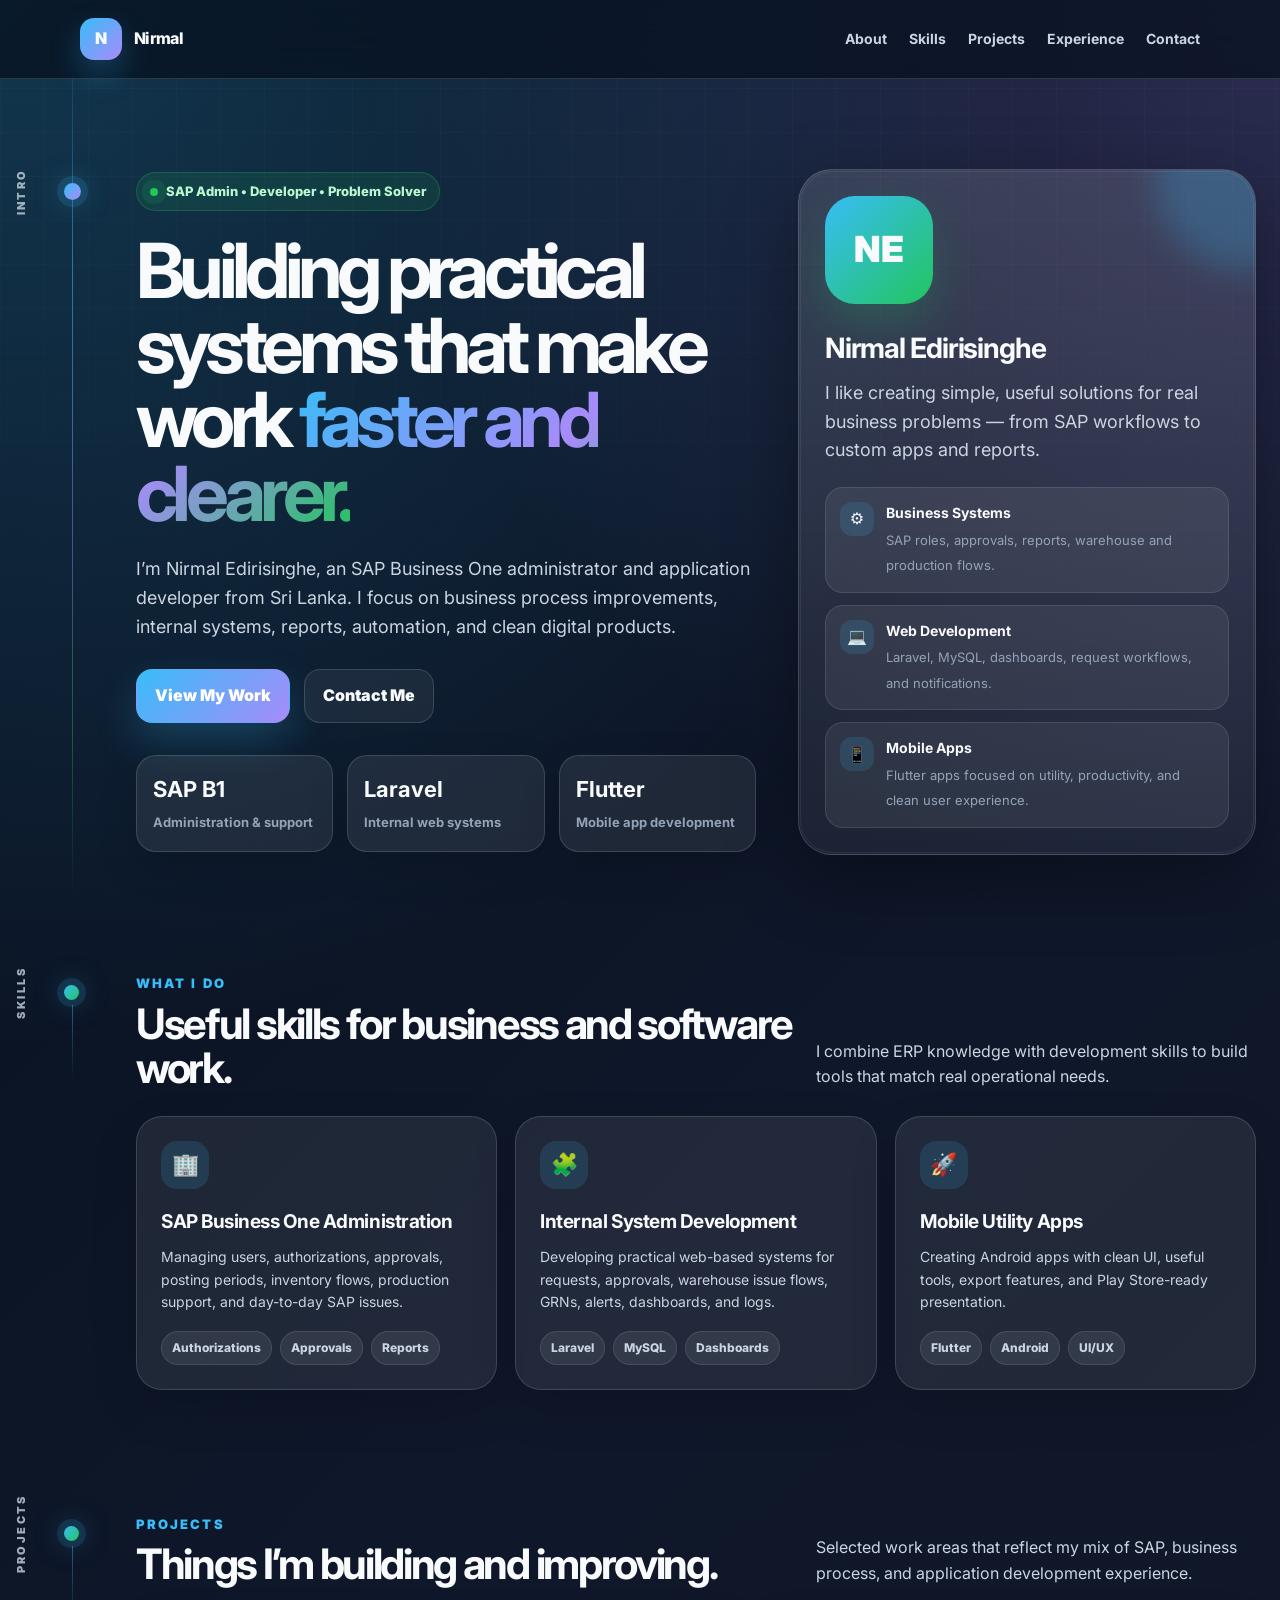
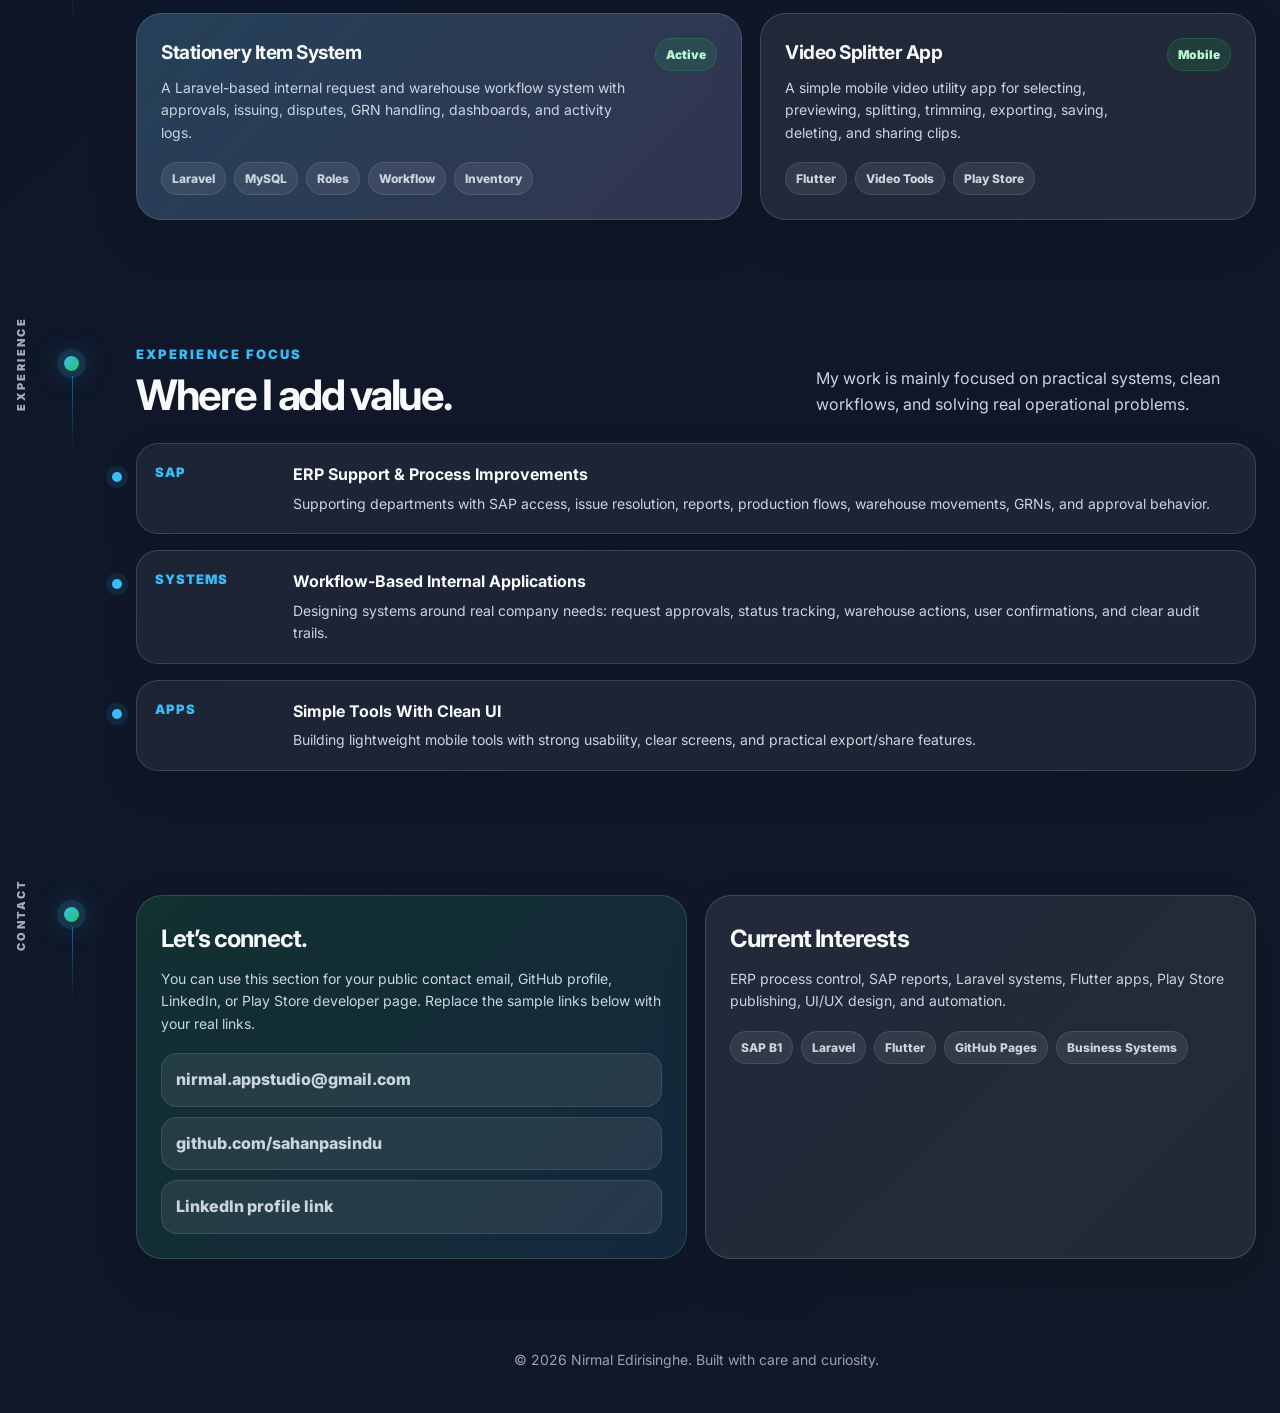
==== index.html @ 31c3c8c3 "Create a personal portfolio webpage structure Added a complete HTML structure for a personal portfol" ====
<!DOCTYPE html>
<html lang="en">
<head>
  <meta charset="UTF-8" />
  <meta name="viewport" content="width=device-width, initial-scale=1.0" />
  <title>Nirmal Edirisinghe | SAP Admin & App Developer</title>
  <meta name="description" content="Personal portfolio of Nirmal Edirisinghe - SAP Administrator, Laravel developer, and mobile app creator." />
  <link rel="preconnect" href="https://fonts.googleapis.com">
  <link rel="preconnect" href="https://fonts.gstatic.com" crossorigin>
  <link href="https://fonts.googleapis.com/css2?family=Inter:wght@400;500;600;700;800;900&display=swap" rel="stylesheet">
  <style>
    :root {
      --bg: #07111f;
      --card: rgba(255, 255, 255, 0.08);
      --card-strong: rgba(255, 255, 255, 0.13);
      --text: #f8fafc;
      --muted: #cbd5e1;
      --soft: #94a3b8;
      --primary: #38bdf8;
      --secondary: #22c55e;
      --accent: #a78bfa;
      --warning: #f59e0b;
      --border: rgba(255, 255, 255, 0.14);
      --line: rgba(148, 163, 184, 0.22);
      --shadow: 0 24px 70px rgba(0, 0, 0, 0.35);
    }

    * {
      box-sizing: border-box;
      margin: 0;
      padding: 0;
    }

    html {
      scroll-behavior: smooth;
    }

    body {
      font-family: 'Inter', system-ui, -apple-system, BlinkMacSystemFont, 'Segoe UI', sans-serif;
      background:
        radial-gradient(circle at top left, rgba(56, 189, 248, 0.22), transparent 32%),
        radial-gradient(circle at top right, rgba(167, 139, 250, 0.20), transparent 28%),
        linear-gradient(135deg, #07111f 0%, #0f172a 45%, #111827 100%);
      color: var(--text);
      min-height: 100vh;
      line-height: 1.6;
      overflow-x: hidden;
    }

    body::before {
      content: "";
      position: fixed;
      top: 0;
      bottom: 0;
      left: 72px;
      width: 1px;
      background: linear-gradient(
        to bottom,
        transparent 0%,
        rgba(56, 189, 248, 0.18) 12%,
        rgba(56, 189, 248, 0.55) 30%,
        rgba(167, 139, 250, 0.45) 58%,
        rgba(34, 197, 94, 0.38) 82%,
        transparent 100%
      );
      z-index: 0;
      pointer-events: none;
    }

    body::after {
      content: "";
      position: fixed;
      inset: 0;
      background-image:
        linear-gradient(rgba(255, 255, 255, 0.025) 1px, transparent 1px),
        linear-gradient(90deg, rgba(255, 255, 255, 0.025) 1px, transparent 1px);
      background-size: 44px 44px;
      mask-image: linear-gradient(to bottom, black, transparent 85%);
      z-index: 0;
      pointer-events: none;
    }

    a {
      color: inherit;
      text-decoration: none;
    }

    .container {
      width: min(1120px, calc(100% - 40px));
      margin: 0 auto;
    }

    header {
      position: sticky;
      top: 0;
      z-index: 30;
      backdrop-filter: blur(18px);
      background: rgba(7, 17, 31, 0.74);
      border-bottom: 1px solid var(--border);
    }

    .nav {
      display: flex;
      align-items: center;
      justify-content: space-between;
      padding: 18px 0;
    }

    .brand {
      display: flex;
      align-items: center;
      gap: 12px;
      font-weight: 800;
      letter-spacing: -0.04em;
    }

    .logo {
      width: 42px;
      height: 42px;
      border-radius: 14px;
      display: grid;
      place-items: center;
      background: linear-gradient(135deg, var(--primary), var(--accent));
      box-shadow: 0 14px 30px rgba(56, 189, 248, 0.25);
      font-weight: 900;
    }

    .nav-links {
      display: flex;
      gap: 22px;
      color: var(--muted);
      font-size: 14px;
      font-weight: 700;
    }

    .nav-links a {
      position: relative;
      transition: color 0.2s ease;
    }

    .nav-links a::after {
      content: "";
      position: absolute;
      left: 0;
      bottom: -6px;
      width: 0;
      height: 2px;
      border-radius: 999px;
      background: linear-gradient(90deg, var(--primary), var(--accent));
      transition: width 0.2s ease;
    }

    .nav-links a:hover {
      color: var(--primary);
    }

    .nav-links a:hover::after {
      width: 100%;
    }

    main,
    section,
    .hero-wrap,
    footer {
      position: relative;
      z-index: 1;
    }

    .hero-wrap {
      position: relative;
      padding-left: 112px;
    }

    .hero-wrap::before,
    .section-strip::before {
      content: "";
      position: absolute;
      left: 64px;
      top: 104px;
      width: 17px;
      height: 17px;
      border-radius: 999px;
      background: linear-gradient(135deg, var(--primary), var(--accent));
      box-shadow:
        0 0 0 7px rgba(56, 189, 248, 0.13),
        0 0 28px rgba(56, 189, 248, 0.55);
      z-index: 2;
    }

    .hero-label,
    .strip-label {
      position: absolute;
      left: 22px;
      top: 104px;
      transform: translateX(-50%) rotate(-90deg);
      transform-origin: center;
      color: rgba(203, 213, 225, 0.78);
      font-size: 11px;
      font-weight: 900;
      letter-spacing: 0.22em;
      text-transform: uppercase;
      white-space: nowrap;
    }

    .hero {
      padding: 90px 0 56px;
      display: grid;
      grid-template-columns: 1.15fr 0.85fr;
      gap: 42px;
      align-items: center;
    }

    .badge {
      display: inline-flex;
      align-items: center;
      gap: 8px;
      padding: 8px 13px;
      border-radius: 999px;
      background: rgba(34, 197, 94, 0.12);
      border: 1px solid rgba(34, 197, 94, 0.25);
      color: #bbf7d0;
      font-size: 13px;
      font-weight: 800;
      margin-bottom: 22px;
    }

    .pulse {
      width: 8px;
      height: 8px;
      border-radius: 999px;
      background: var(--secondary);
      box-shadow: 0 0 0 8px rgba(34, 197, 94, 0.12);
    }

    h1 {
      font-size: clamp(42px, 7vw, 76px);
      line-height: 0.98;
      letter-spacing: -0.075em;
      margin-bottom: 24px;
    }

    .gradient-text {
      background: linear-gradient(135deg, #38bdf8, #a78bfa 55%, #22c55e);
      -webkit-background-clip: text;
      background-clip: text;
      color: transparent;
    }

    .hero p {
      color: var(--muted);
      max-width: 660px;
      font-size: 18px;
      margin-bottom: 28px;
    }

    .hero-actions {
      display: flex;
      flex-wrap: wrap;
      gap: 14px;
      margin-bottom: 32px;
    }

    .btn {
      display: inline-flex;
      align-items: center;
      justify-content: center;
      gap: 9px;
      padding: 13px 18px;
      border-radius: 16px;
      font-weight: 900;
      border: 1px solid transparent;
      transition: transform 0.2s ease, border-color 0.2s ease, background 0.2s ease;
    }

    .btn:hover {
      transform: translateY(-2px);
    }

    .btn-primary {
      background: linear-gradient(135deg, var(--primary), var(--accent));
      color: #fff;
      box-shadow: 0 18px 42px rgba(56, 189, 248, 0.22);
    }

    .btn-outline {
      background: rgba(255, 255, 255, 0.06);
      border-color: var(--border);
      color: var(--text);
    }

    .stats {
      display: grid;
      grid-template-columns: repeat(3, 1fr);
      gap: 14px;
      max-width: 620px;
    }

    .stat {
      padding: 16px;
      border-radius: 20px;
      background: var(--card);
      border: 1px solid var(--border);
      box-shadow: 0 16px 42px rgba(0, 0, 0, 0.14);
    }

    .stat strong {
      display: block;
      font-size: 22px;
      margin-bottom: 2px;
    }

    .stat span {
      color: var(--soft);
      font-size: 13px;
      font-weight: 700;
    }

    .profile-card {
      position: relative;
      padding: 26px;
      border-radius: 34px;
      background: linear-gradient(180deg, rgba(255, 255, 255, 0.13), rgba(255, 255, 255, 0.06));
      border: 1px solid var(--border);
      box-shadow: var(--shadow);
      overflow: hidden;
    }

    .profile-card::before {
      content: '';
      position: absolute;
      inset: -80px -80px auto auto;
      width: 180px;
      height: 180px;
      background: rgba(56, 189, 248, 0.22);
      filter: blur(16px);
      border-radius: 999px;
    }

    .profile-card::after {
      content: "";
      position: absolute;
      inset: 1px;
      border-radius: 33px;
      border: 1px solid rgba(255, 255, 255, 0.07);
      pointer-events: none;
    }

    .avatar {
      position: relative;
      width: 108px;
      height: 108px;
      border-radius: 30px;
      display: grid;
      place-items: center;
      font-size: 36px;
      font-weight: 900;
      background: linear-gradient(135deg, #38bdf8, #22c55e);
      margin-bottom: 22px;
      box-shadow: 0 20px 45px rgba(34, 197, 94, 0.22);
    }

    .profile-card h2 {
      position: relative;
      font-size: 28px;
      letter-spacing: -0.04em;
      margin-bottom: 8px;
    }

    .profile-card p {
      position: relative;
      color: var(--muted);
      margin-bottom: 22px;
    }

    .mini-list {
      position: relative;
      display: grid;
      gap: 12px;
    }

    .mini-item {
      display: flex;
      gap: 12px;
      align-items: flex-start;
      padding: 14px;
      border-radius: 18px;
      background: rgba(255, 255, 255, 0.07);
      border: 1px solid rgba(255, 255, 255, 0.10);
    }

    .mini-icon {
      width: 34px;
      height: 34px;
      border-radius: 12px;
      display: grid;
      place-items: center;
      background: rgba(56, 189, 248, 0.14);
      flex: none;
    }

    .mini-item strong {
      display: block;
      font-size: 14px;
      margin-bottom: 2px;
    }

    .mini-item span {
      color: var(--soft);
      font-size: 13px;
    }

    section {
      padding: 62px 0;
    }

    .section-strip {
      position: relative;
      padding-left: 112px;
    }

    .section-strip::before {
      top: 74px;
      width: 15px;
      height: 15px;
      background: linear-gradient(135deg, var(--primary), var(--secondary));
    }

    .section-strip::after {
      content: "";
      position: absolute;
      left: 72px;
      top: 94px;
      width: 1px;
      height: 76px;
      background: linear-gradient(to bottom, rgba(56, 189, 248, 0.45), transparent);
      pointer-events: none;
    }

    .strip-label {
      top: 73px;
    }

    .section-head {
      display: flex;
      justify-content: space-between;
      align-items: end;
      gap: 20px;
      margin-bottom: 26px;
    }

    .eyebrow {
      color: var(--primary);
      font-size: 13px;
      font-weight: 900;
      text-transform: uppercase;
      letter-spacing: 0.16em;
      margin-bottom: 8px;
    }

    h3 {
      font-size: clamp(28px, 4vw, 42px);
      line-height: 1.05;
      letter-spacing: -0.055em;
    }

    .section-head p {
      max-width: 440px;
      color: var(--muted);
    }

    .grid-3 {
      display: grid;
      grid-template-columns: repeat(3, 1fr);
      gap: 18px;
    }

    .service-card, .project-card, .contact-card {
      padding: 24px;
      border-radius: 26px;
      background: var(--card);
      border: 1px solid var(--border);
      transition: transform 0.2s ease, background 0.2s ease, border-color 0.2s ease;
      box-shadow: 0 18px 48px rgba(0, 0, 0, 0.14);
    }

    .service-card:hover, .project-card:hover, .contact-card:hover {
      transform: translateY(-4px);
      background: var(--card-strong);
      border-color: rgba(56, 189, 248, 0.28);
    }

    .card-icon {
      width: 48px;
      height: 48px;
      border-radius: 16px;
      display: grid;
      place-items: center;
      background: rgba(56, 189, 248, 0.14);
      margin-bottom: 18px;
      font-size: 22px;
    }

    .service-card h4, .project-card h4 {
      font-size: 19px;
      margin-bottom: 9px;
      letter-spacing: -0.025em;
    }

    .service-card p, .project-card p, .contact-card p {
      color: var(--muted);
      font-size: 14px;
    }

    .tags {
      display: flex;
      flex-wrap: wrap;
      gap: 8px;
      margin-top: 18px;
    }

    .tag {
      padding: 6px 10px;
      border-radius: 999px;
      background: rgba(255, 255, 255, 0.08);
      border: 1px solid rgba(255, 255, 255, 0.10);
      color: var(--muted);
      font-size: 12px;
      font-weight: 800;
    }

    .projects-grid {
      display: grid;
      grid-template-columns: 1.1fr 0.9fr;
      gap: 18px;
    }

    .project-card.featured {
      background:
        linear-gradient(135deg, rgba(56, 189, 248, 0.16), rgba(167, 139, 250, 0.12)),
        var(--card);
    }

    .project-top {
      display: flex;
      justify-content: space-between;
      align-items: flex-start;
      gap: 16px;
      margin-bottom: 14px;
    }

    .status {
      padding: 6px 10px;
      border-radius: 999px;
      background: rgba(34, 197, 94, 0.13);
      border: 1px solid rgba(34, 197, 94, 0.22);
      color: #bbf7d0;
      font-size: 12px;
      font-weight: 900;
      white-space: nowrap;
    }

    .timeline {
      position: relative;
      display: grid;
      gap: 16px;
      margin-top: 8px;
    }

    .timeline-item {
      position: relative;
      display: grid;
      grid-template-columns: 120px 1fr;
      gap: 18px;
      padding: 18px;
      border-radius: 22px;
      background: rgba(255, 255, 255, 0.06);
      border: 1px solid var(--border);
      box-shadow: 0 16px 42px rgba(0, 0, 0, 0.12);
    }

    .timeline-item::before {
      content: "";
      position: absolute;
      left: -25px;
      top: 28px;
      width: 10px;
      height: 10px;
      border-radius: 999px;
      background: var(--primary);
      box-shadow: 0 0 0 6px rgba(56, 189, 248, 0.10);
    }

    .timeline-date {
      color: var(--primary);
      font-weight: 900;
      font-size: 13px;
      text-transform: uppercase;
      letter-spacing: 0.08em;
    }

    .timeline-item h4 {
      margin-bottom: 5px;
    }

    .timeline-item p {
      color: var(--muted);
      font-size: 14px;
    }

    .contact-wrap {
      display: grid;
      grid-template-columns: 1fr 1fr;
      gap: 18px;
      align-items: stretch;
    }

    .contact-card.big {
      background: linear-gradient(135deg, rgba(34, 197, 94, 0.15), rgba(56, 189, 248, 0.10));
    }

    .contact-card h4 {
      font-size: 24px;
      margin-bottom: 10px;
      letter-spacing: -0.035em;
    }

    .contact-links {
      display: grid;
      gap: 10px;
      margin-top: 18px;
    }

    .contact-links a {
      padding: 13px 14px;
      border-radius: 16px;
      background: rgba(255, 255, 255, 0.08);
      border: 1px solid rgba(255, 255, 255, 0.10);
      color: var(--muted);
      font-weight: 800;
      transition: color 0.2s ease, background 0.2s ease, transform 0.2s ease;
    }

    .contact-links a:hover {
      color: var(--text);
      background: rgba(255, 255, 255, 0.12);
      transform: translateX(4px);
    }

    footer {
      padding: 28px 0 42px 112px;
      color: var(--soft);
      text-align: center;
      font-size: 14px;
    }

    @media (max-width: 980px) {
      body::before {
        left: 34px;
      }

      .hero-wrap,
      .section-strip,
      footer {
        padding-left: 56px;
      }

      .hero-wrap::before,
      .section-strip::before {
        left: 26px;
      }

      .section-strip::after {
        left: 34px;
      }

      .hero-label,
      .strip-label {
        display: none;
      }
    }

    @media (max-width: 860px) {
      .nav-links {
        display: none;
      }

      .hero,
      .projects-grid,
      .contact-wrap {
        grid-template-columns: 1fr;
      }

      .grid-3 {
        grid-template-columns: 1fr;
      }

      .section-head {
        display: block;
      }

      .section-head p {
        margin-top: 12px;
      }
    }

    @media (max-width: 560px) {
      body::before {
        left: 18px;
      }

      .container {
        width: min(100% - 26px, 1120px);
      }

      .hero-wrap,
      .section-strip,
      footer {
        padding-left: 26px;
      }

      .hero-wrap::before,
      .section-strip::before {
        left: 11px;
        width: 13px;
        height: 13px;
      }

      .section-strip::after {
        left: 18px;
      }

      .hero {
        padding-top: 62px;
      }

      h1 {
        font-size: clamp(38px, 13vw, 56px);
      }

      .hero p {
        font-size: 16px;
      }

      .stats {
        grid-template-columns: 1fr;
      }

      .timeline-item {
        grid-template-columns: 1fr;
        gap: 8px;
      }

      .timeline-item::before {
        display: none;
      }

      .profile-card {
        padding: 20px;
      }
    }
  </style>
</head>
<body>
  <header>
    <div class="container nav">
      <a href="#home" class="brand" aria-label="Go to home">
        <span class="logo">N</span>
        <span>Nirmal</span>
      </a>
      <nav class="nav-links" aria-label="Main navigation">
        <a href="#about">About</a>
        <a href="#skills">Skills</a>
        <a href="#projects">Projects</a>
        <a href="#experience">Experience</a>
        <a href="#contact">Contact</a>
      </nav>
    </div>
  </header>

  <main id="home">
    <div class="hero-wrap">
      <span class="hero-label">Intro</span>
      <div class="container hero">
        <div>
          <div class="badge"><span class="pulse"></span> SAP Admin • Developer • Problem Solver</div>
          <h1>Building practical systems that make work <span class="gradient-text">faster and clearer.</span></h1>
          <p>
            I’m Nirmal Edirisinghe, an SAP Business One administrator and application developer from Sri Lanka.
            I focus on business process improvements, internal systems, reports, automation, and clean digital products.
          </p>
          <div class="hero-actions">
            <a class="btn btn-primary" href="#projects">View My Work</a>
            <a class="btn btn-outline" href="#contact">Contact Me</a>
          </div>
          <div class="stats" aria-label="Profile highlights">
            <div class="stat">
              <strong>SAP B1</strong>
              <span>Administration & support</span>
            </div>
            <div class="stat">
              <strong>Laravel</strong>
              <span>Internal web systems</span>
            </div>
            <div class="stat">
              <strong>Flutter</strong>
              <span>Mobile app development</span>
            </div>
          </div>
        </div>

        <aside class="profile-card" id="about" aria-label="About Nirmal">
          <div class="avatar">NE</div>
          <h2>Nirmal Edirisinghe</h2>
          <p>
            I like creating simple, useful solutions for real business problems — from SAP workflows to custom apps and reports.
          </p>
          <div class="mini-list">
            <div class="mini-item">
              <div class="mini-icon">⚙️</div>
              <div>
                <strong>Business Systems</strong>
                <span>SAP roles, approvals, reports, warehouse and production flows.</span>
              </div>
            </div>
            <div class="mini-item">
              <div class="mini-icon">💻</div>
              <div>
                <strong>Web Development</strong>
                <span>Laravel, MySQL, dashboards, request workflows, and notifications.</span>
              </div>
            </div>
            <div class="mini-item">
              <div class="mini-icon">📱</div>
              <div>
                <strong>Mobile Apps</strong>
                <span>Flutter apps focused on utility, productivity, and clean user experience.</span>
              </div>
            </div>
          </div>
        </aside>
      </div>
    </div>

    <section id="skills" class="section-strip">
      <span class="strip-label">Skills</span>
      <div class="container">
        <div class="section-head">
          <div>
            <div class="eyebrow">What I Do</div>
            <h3>Useful skills for business and software work.</h3>
          </div>
          <p>I combine ERP knowledge with development skills to build tools that match real operational needs.</p>
        </div>

        <div class="grid-3">
          <article class="service-card">
            <div class="card-icon">🏢</div>
            <h4>SAP Business One Administration</h4>
            <p>Managing users, authorizations, approvals, posting periods, inventory flows, production support, and day-to-day SAP issues.</p>
            <div class="tags">
              <span class="tag">Authorizations</span>
              <span class="tag">Approvals</span>
              <span class="tag">Reports</span>
            </div>
          </article>

          <article class="service-card">
            <div class="card-icon">🧩</div>
            <h4>Internal System Development</h4>
            <p>Developing practical web-based systems for requests, approvals, warehouse issue flows, GRNs, alerts, dashboards, and logs.</p>
            <div class="tags">
              <span class="tag">Laravel</span>
              <span class="tag">MySQL</span>
              <span class="tag">Dashboards</span>
            </div>
          </article>

          <article class="service-card">
            <div class="card-icon">🚀</div>
            <h4>Mobile Utility Apps</h4>
            <p>Creating Android apps with clean UI, useful tools, export features, and Play Store-ready presentation.</p>
            <div class="tags">
              <span class="tag">Flutter</span>
              <span class="tag">Android</span>
              <span class="tag">UI/UX</span>
            </div>
          </article>
        </div>
      </div>
    </section>

    <section id="projects" class="section-strip">
      <span class="strip-label">Projects</span>
      <div class="container">
        <div class="section-head">
          <div>
            <div class="eyebrow">Projects</div>
            <h3>Things I’m building and improving.</h3>
          </div>
          <p>Selected work areas that reflect my mix of SAP, business process, and application development experience.</p>
        </div>

        <div class="projects-grid">
          <article class="project-card featured">
            <div class="project-top">
              <div>
                <h4>Stationery Item System</h4>
                <p>A Laravel-based internal request and warehouse workflow system with approvals, issuing, disputes, GRN handling, dashboards, and activity logs.</p>
              </div>
              <span class="status">Active</span>
            </div>
            <div class="tags">
              <span class="tag">Laravel</span>
              <span class="tag">MySQL</span>
              <span class="tag">Roles</span>
              <span class="tag">Workflow</span>
              <span class="tag">Inventory</span>
            </div>
          </article>

          <article class="project-card">
            <div class="project-top">
              <div>
                <h4>Video Splitter App</h4>
                <p>A simple mobile video utility app for selecting, previewing, splitting, trimming, exporting, saving, deleting, and sharing clips.</p>
              </div>
              <span class="status">Mobile</span>
            </div>
            <div class="tags">
              <span class="tag">Flutter</span>
              <span class="tag">Video Tools</span>
              <span class="tag">Play Store</span>
            </div>
          </article>
        </div>
      </div>
    </section>

    <section id="experience" class="section-strip">
      <span class="strip-label">Experience</span>
      <div class="container">
        <div class="section-head">
          <div>
            <div class="eyebrow">Experience Focus</div>
            <h3>Where I add value.</h3>
          </div>
          <p>My work is mainly focused on practical systems, clean workflows, and solving real operational problems.</p>
        </div>

        <div class="timeline">
          <div class="timeline-item">
            <div class="timeline-date">SAP</div>
            <div>
              <h4>ERP Support & Process Improvements</h4>
              <p>Supporting departments with SAP access, issue resolution, reports, production flows, warehouse movements, GRNs, and approval behavior.</p>
            </div>
          </div>
          <div class="timeline-item">
            <div class="timeline-date">Systems</div>
            <div>
              <h4>Workflow-Based Internal Applications</h4>
              <p>Designing systems around real company needs: request approvals, status tracking, warehouse actions, user confirmations, and clear audit trails.</p>
            </div>
          </div>
          <div class="timeline-item">
            <div class="timeline-date">Apps</div>
            <div>
              <h4>Simple Tools With Clean UI</h4>
              <p>Building lightweight mobile tools with strong usability, clear screens, and practical export/share features.</p>
            </div>
          </div>
        </div>
      </div>
    </section>

    <section id="contact" class="section-strip">
      <span class="strip-label">Contact</span>
      <div class="container contact-wrap">
        <div class="contact-card big">
          <h4>Let’s connect.</h4>
          <p>
            You can use this section for your public contact email, GitHub profile, LinkedIn, or Play Store developer page.
            Replace the sample links below with your real links.
          </p>
          <div class="contact-links">
            <a href="mailto:nirmal.appstudio@gmail.com">nirmal.appstudio@gmail.com</a>
            <a href="https://github.com/sahanpasindu" target="_blank" rel="noopener">github.com/sahanpasindu</a>
            <a href="#">LinkedIn profile link</a>
          </div>
        </div>

        <div class="contact-card">
          <h4>Current Interests</h4>
          <p>ERP process control, SAP reports, Laravel systems, Flutter apps, Play Store publishing, UI/UX design, and automation.</p>
          <div class="tags">
            <span class="tag">SAP B1</span>
            <span class="tag">Laravel</span>
            <span class="tag">Flutter</span>
            <span class="tag">GitHub Pages</span>
            <span class="tag">Business Systems</span>
          </div>
        </div>
      </div>
    </section>
  </main>

  <footer>
    <div class="container">
      © <span id="year"></span> Nirmal Edirisinghe. Built with care and curiosity.
    </div>
  </footer>

  <script>
    document.getElementById('year').textContent = new Date().getFullYear();
  </script>
</body>
</html>
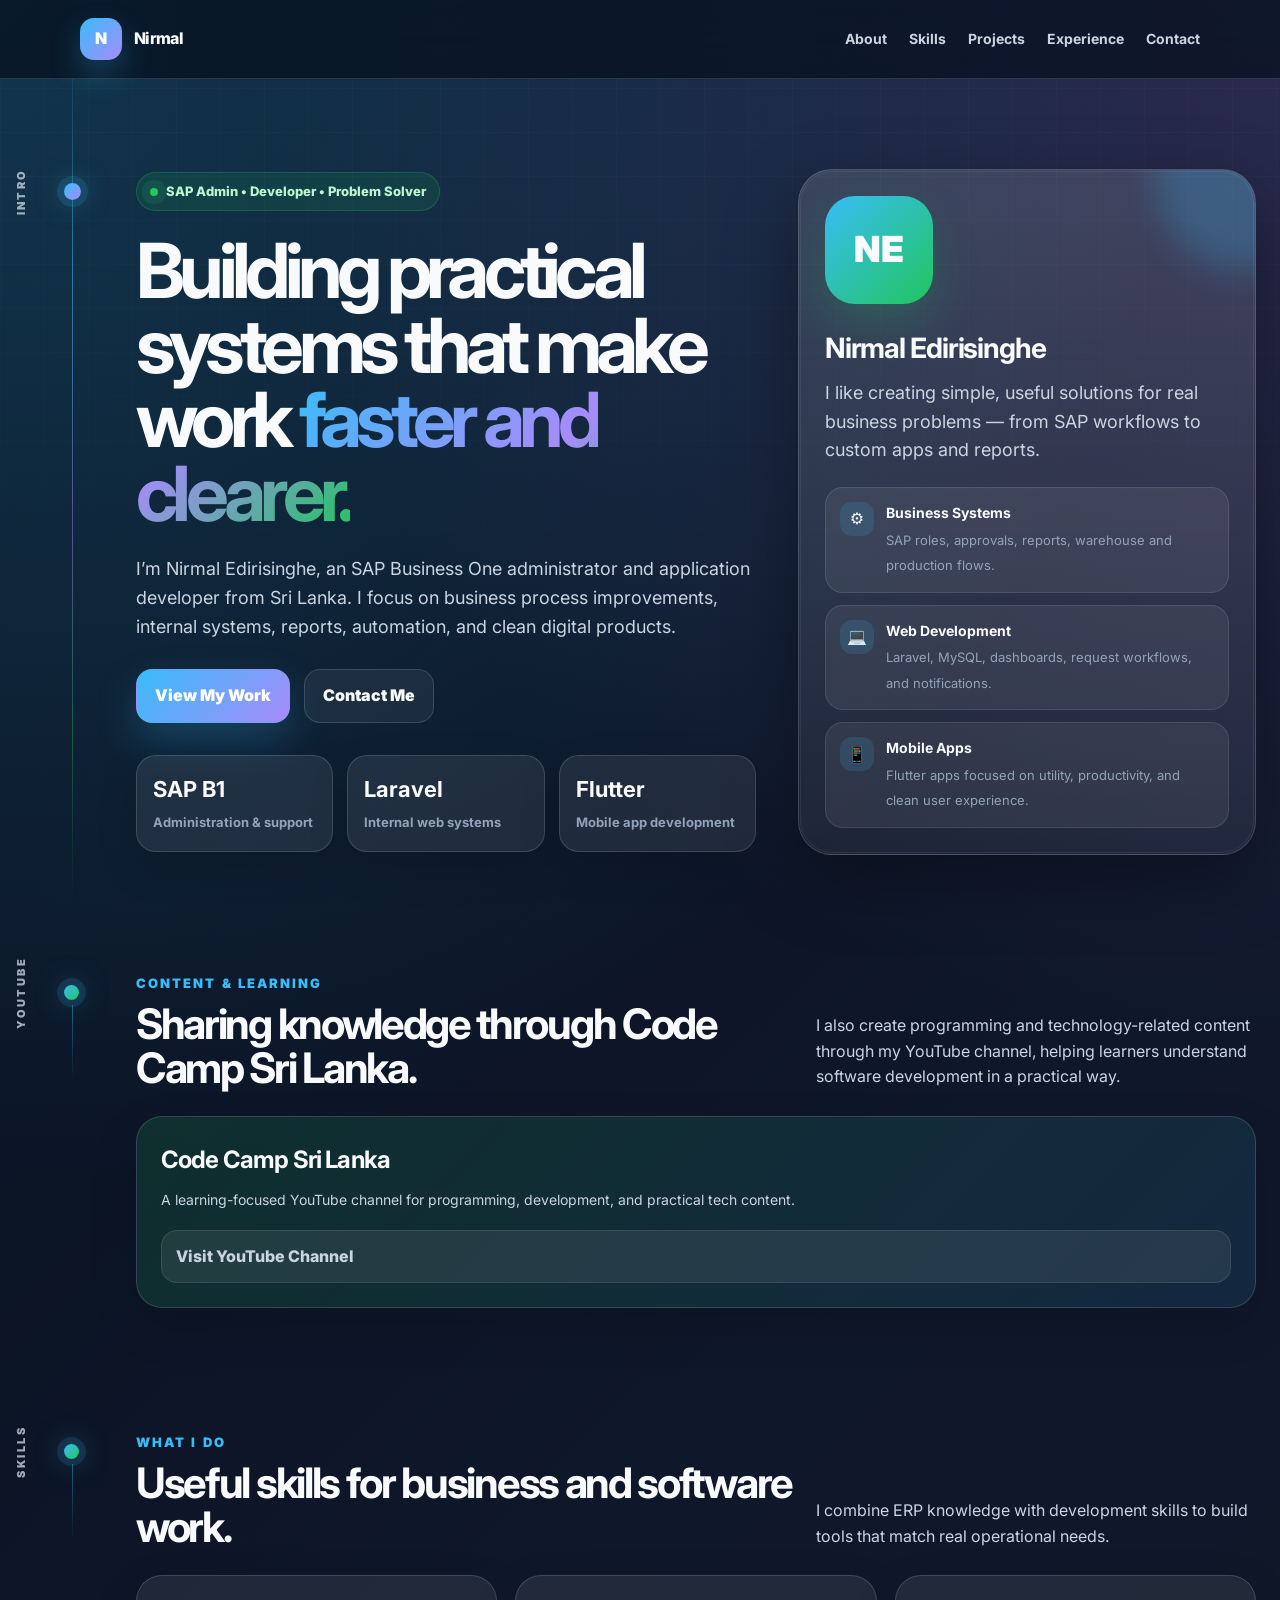
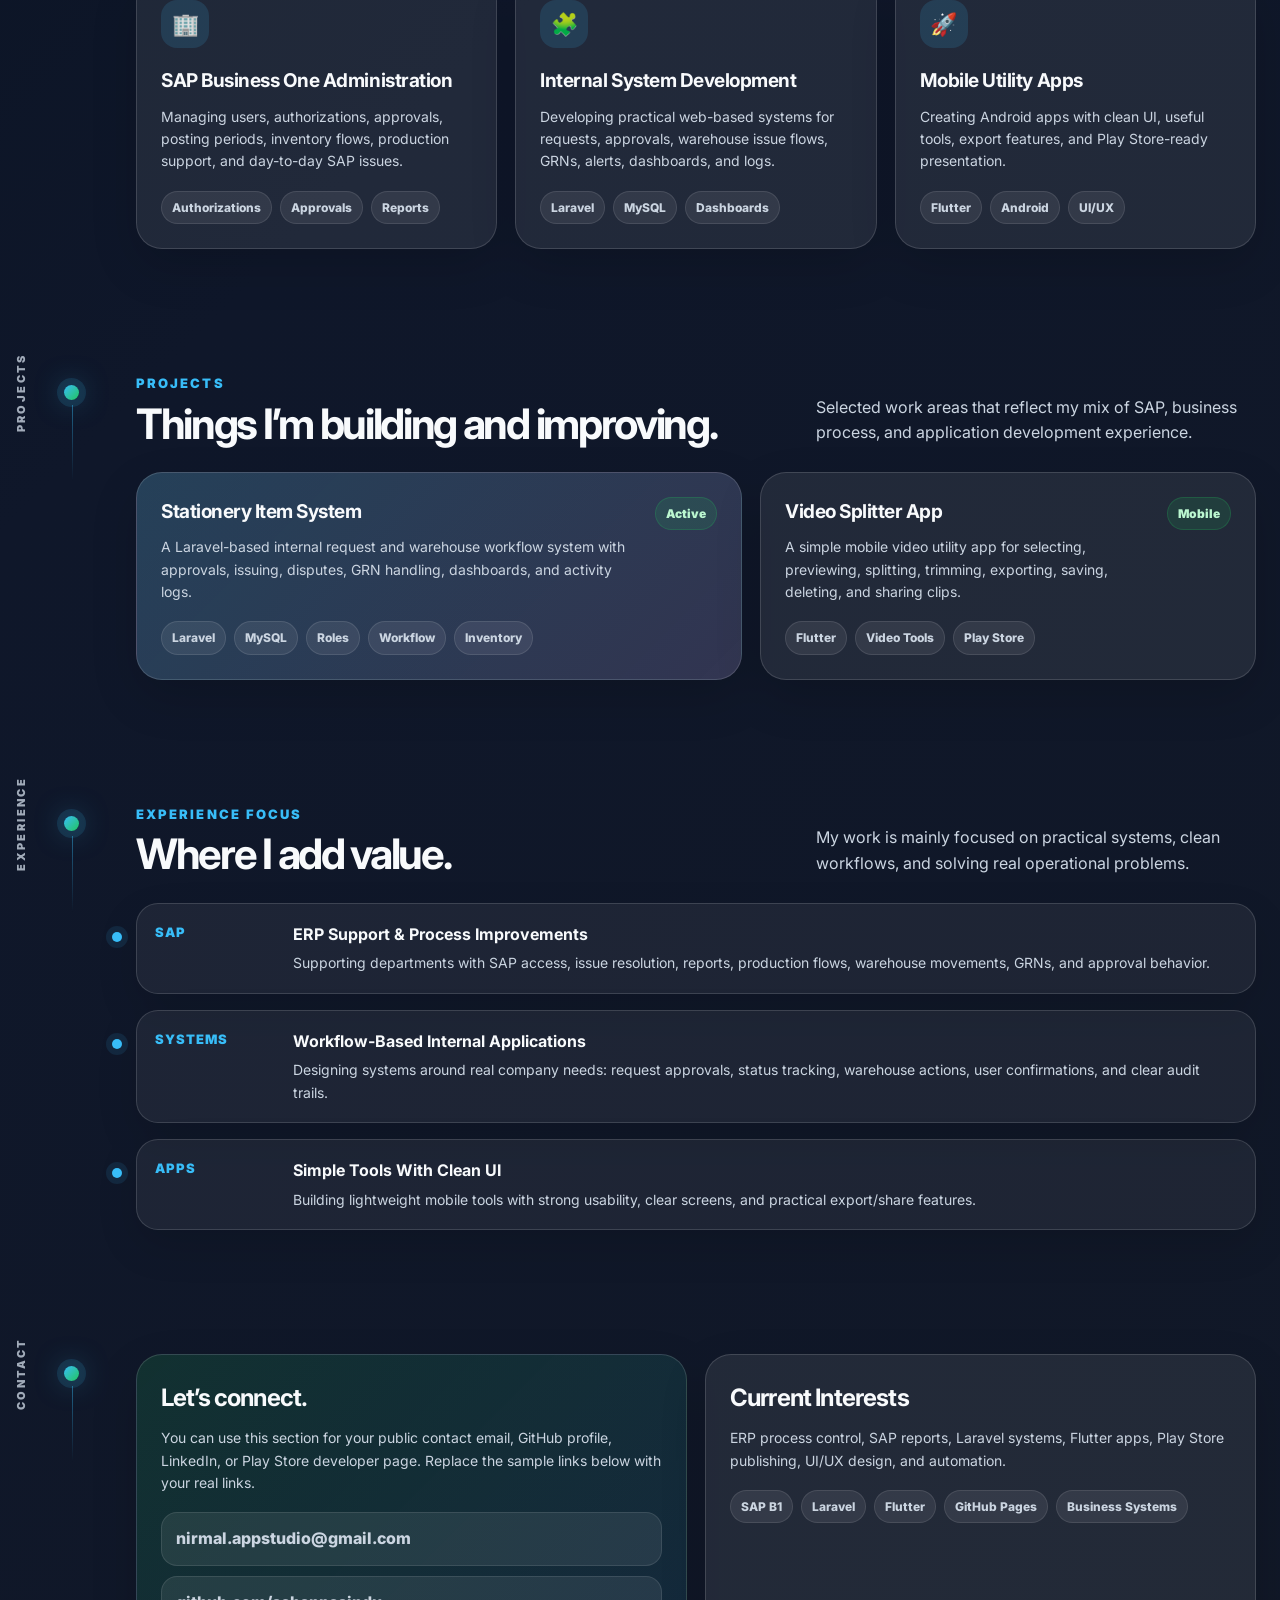
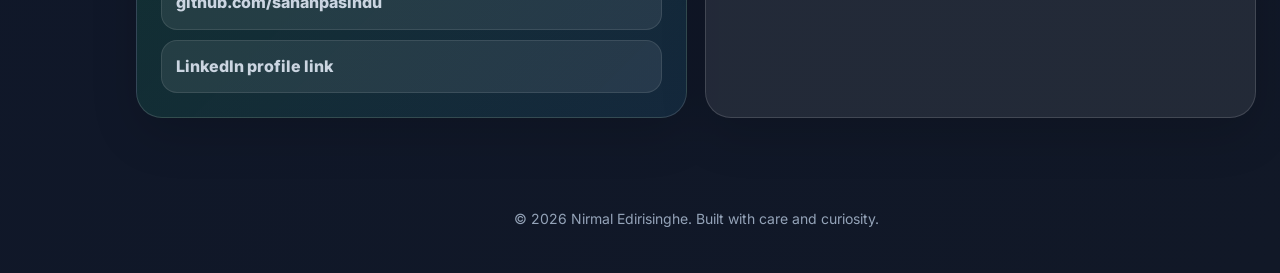
==== commit ecdf604d: "Add YouTube section for Code Camp Sri Lanka Added a new section for YouTube channel promoting progra" ====
--- a/index.html
+++ b/index.html
@@ -841,6 +841,34 @@
       </div>
     </div>
 
+    <section id="youtube" class="section-strip">
+  <span class="strip-label">YouTube</span>
+  <div class="container">
+    <div class="section-head">
+      <div>
+        <div class="eyebrow">Content & Learning</div>
+        <h3>Sharing knowledge through Code Camp Sri Lanka.</h3>
+      </div>
+      <p>
+        I also create programming and technology-related content through my YouTube channel,
+        helping learners understand software development in a practical way.
+      </p>
+    </div>
+
+    <div class="contact-card big">
+      <h4>Code Camp Sri Lanka</h4>
+      <p>
+        A learning-focused YouTube channel for programming, development, and practical tech content.
+      </p>
+      <div class="contact-links">
+        <a href="https://www.youtube.com/c/CodeCampSriLanka" target="_blank" rel="noopener">
+          Visit YouTube Channel
+        </a>
+      </div>
+    </div>
+  </div>
+</section>
+
     <section id="skills" class="section-strip">
       <span class="strip-label">Skills</span>
       <div class="container">
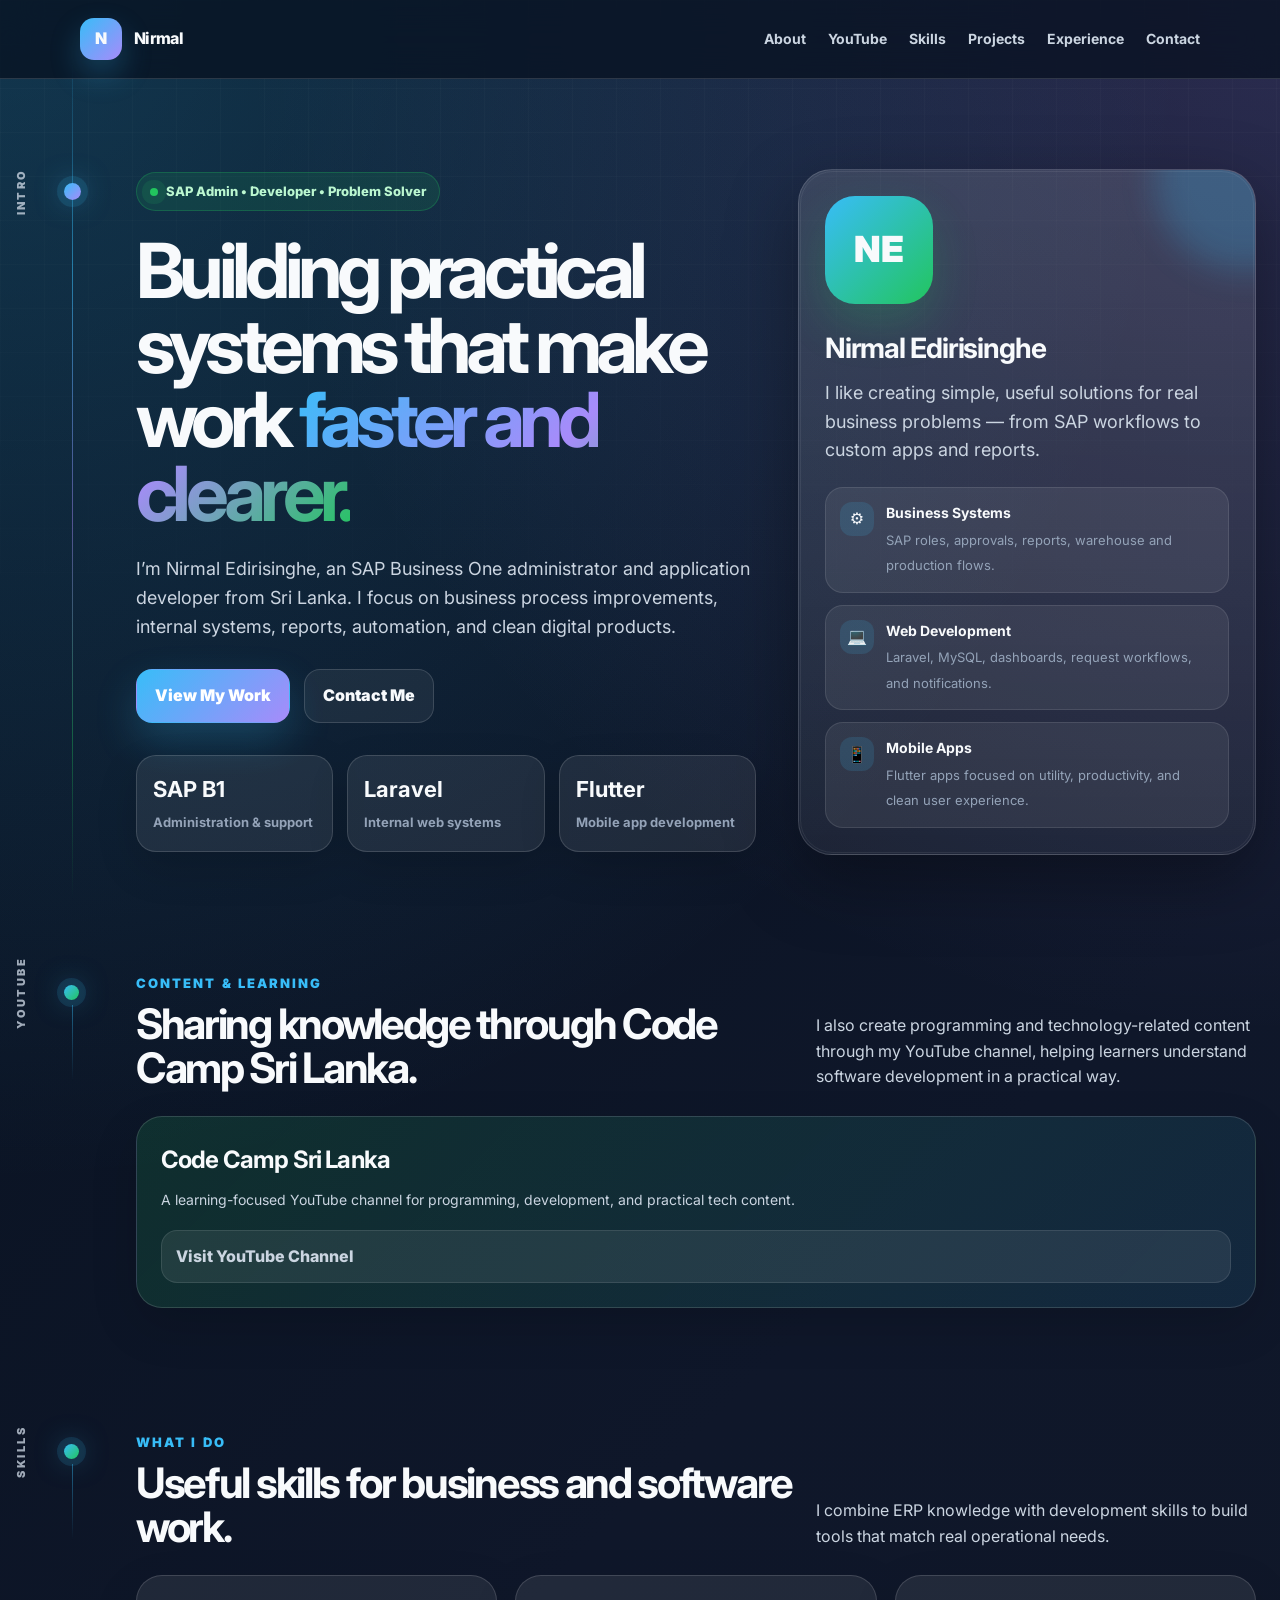
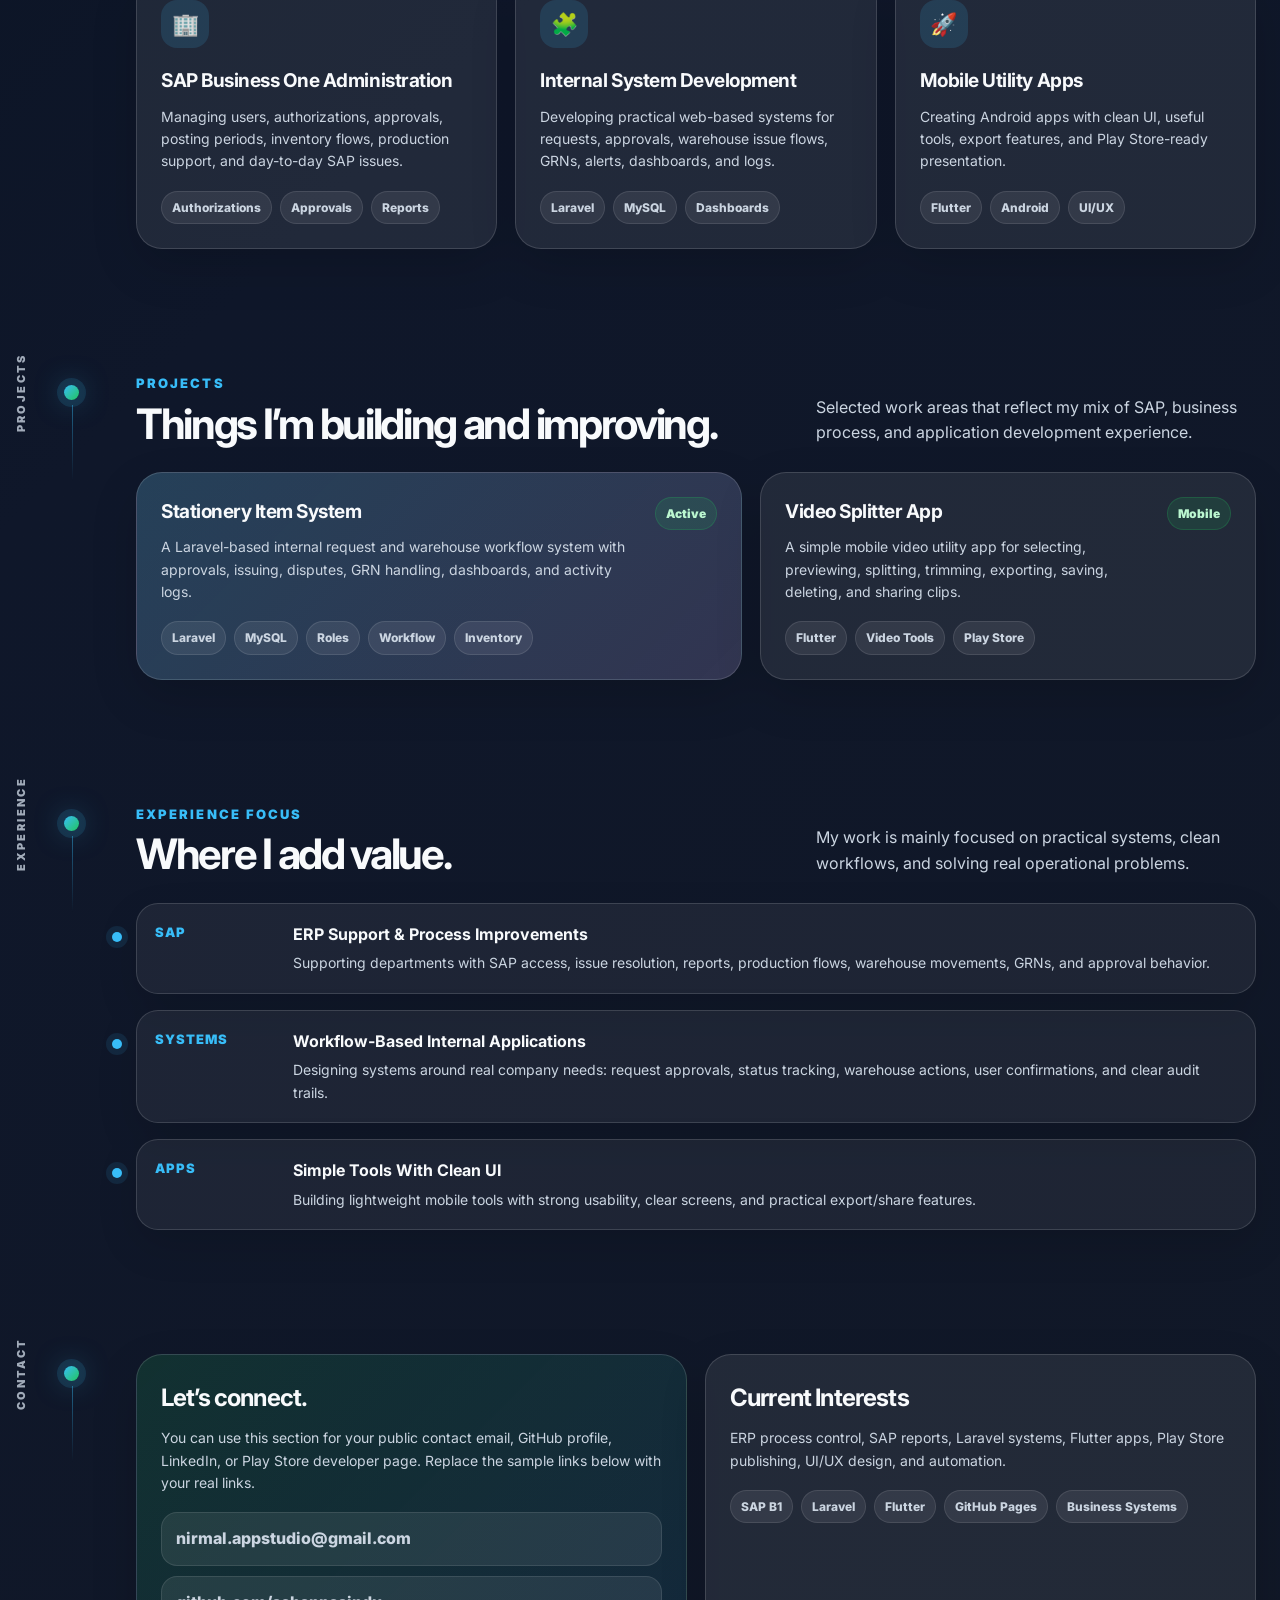
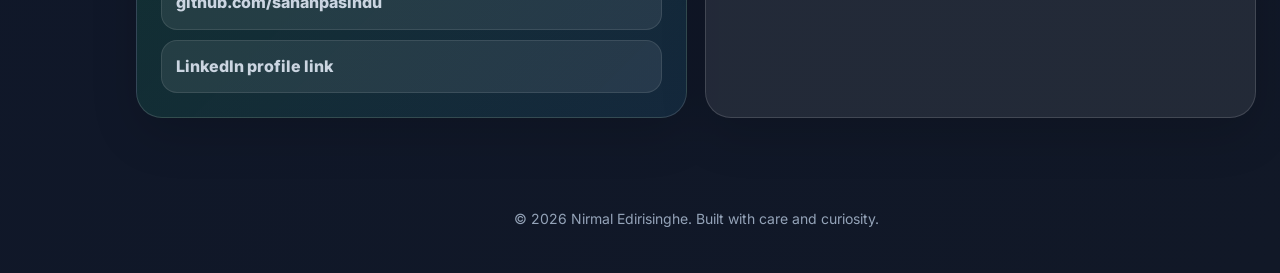
==== commit 40747bf2: "Add YouTube link to navigation" ====
--- a/index.html
+++ b/index.html
@@ -769,6 +769,7 @@
       </a>
       <nav class="nav-links" aria-label="Main navigation">
         <a href="#about">About</a>
+        <a href="#youtube">YouTube</a>
         <a href="#skills">Skills</a>
         <a href="#projects">Projects</a>
         <a href="#experience">Experience</a>
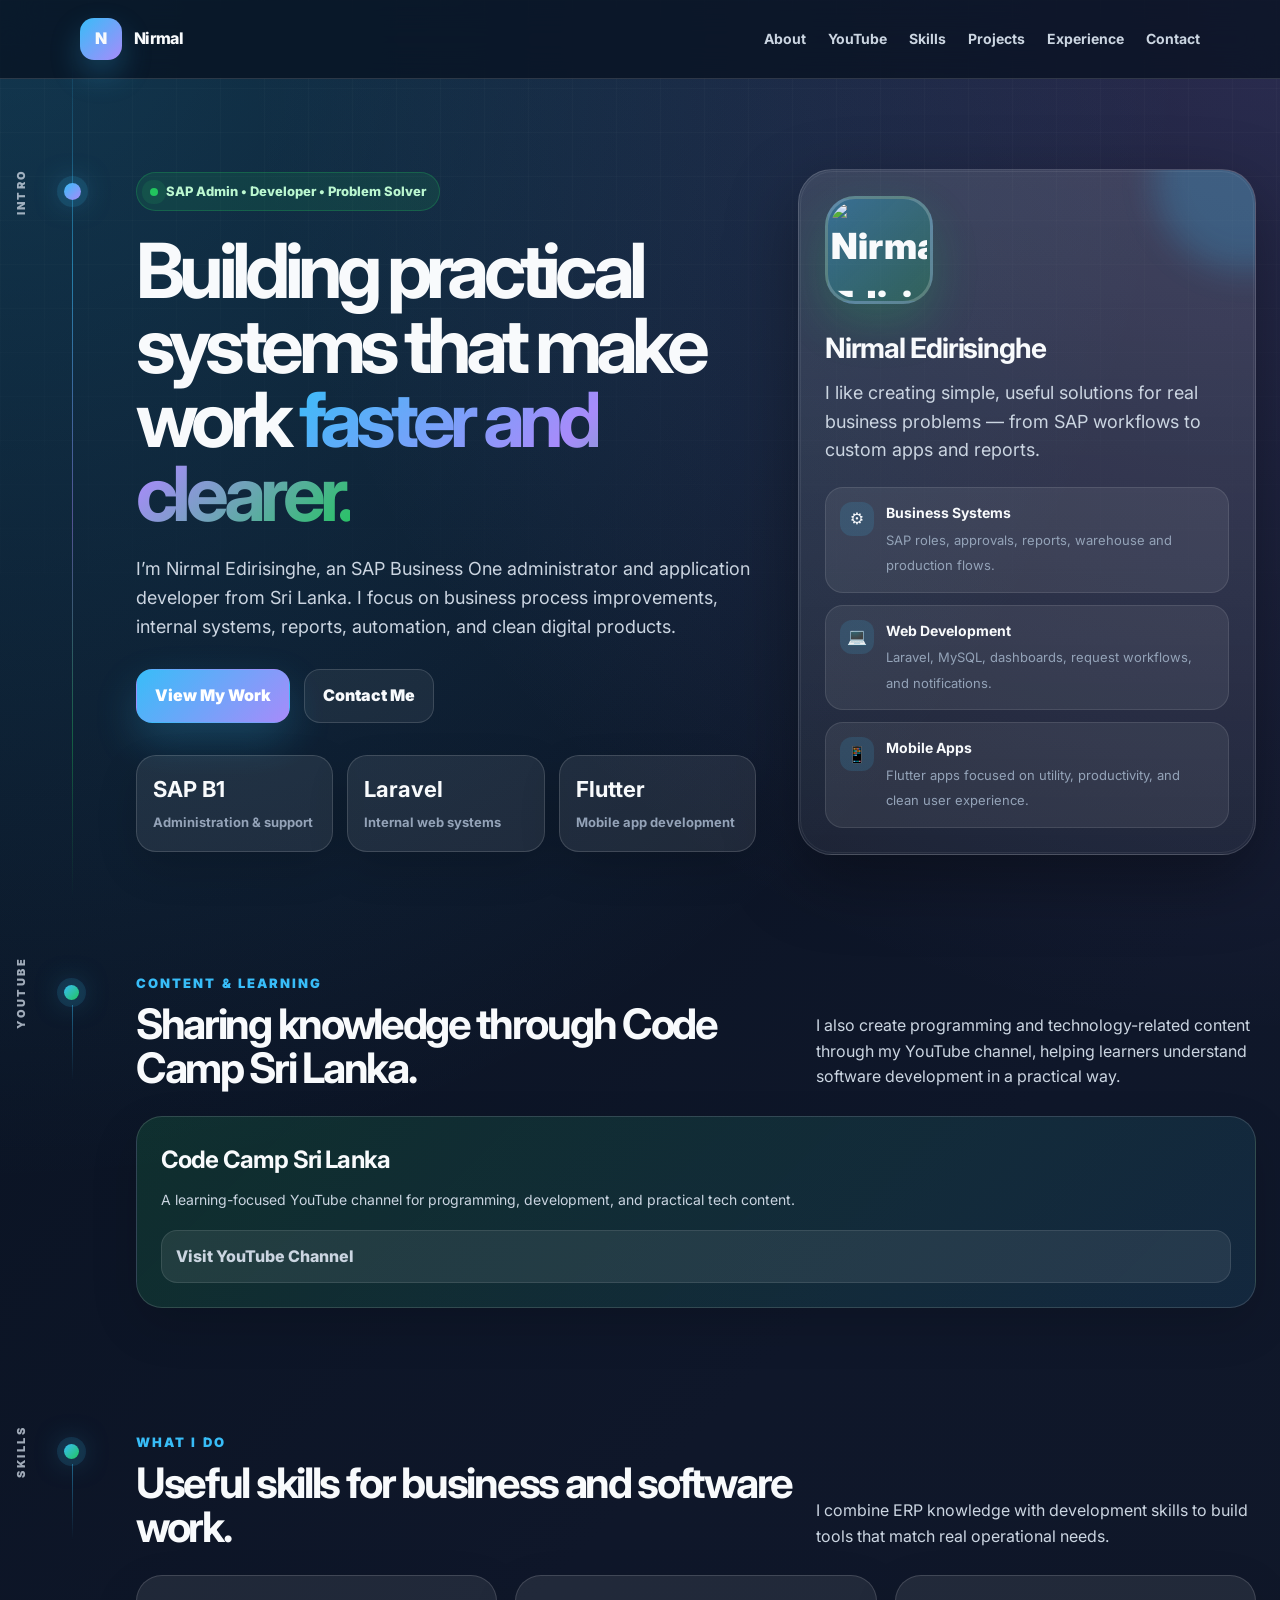
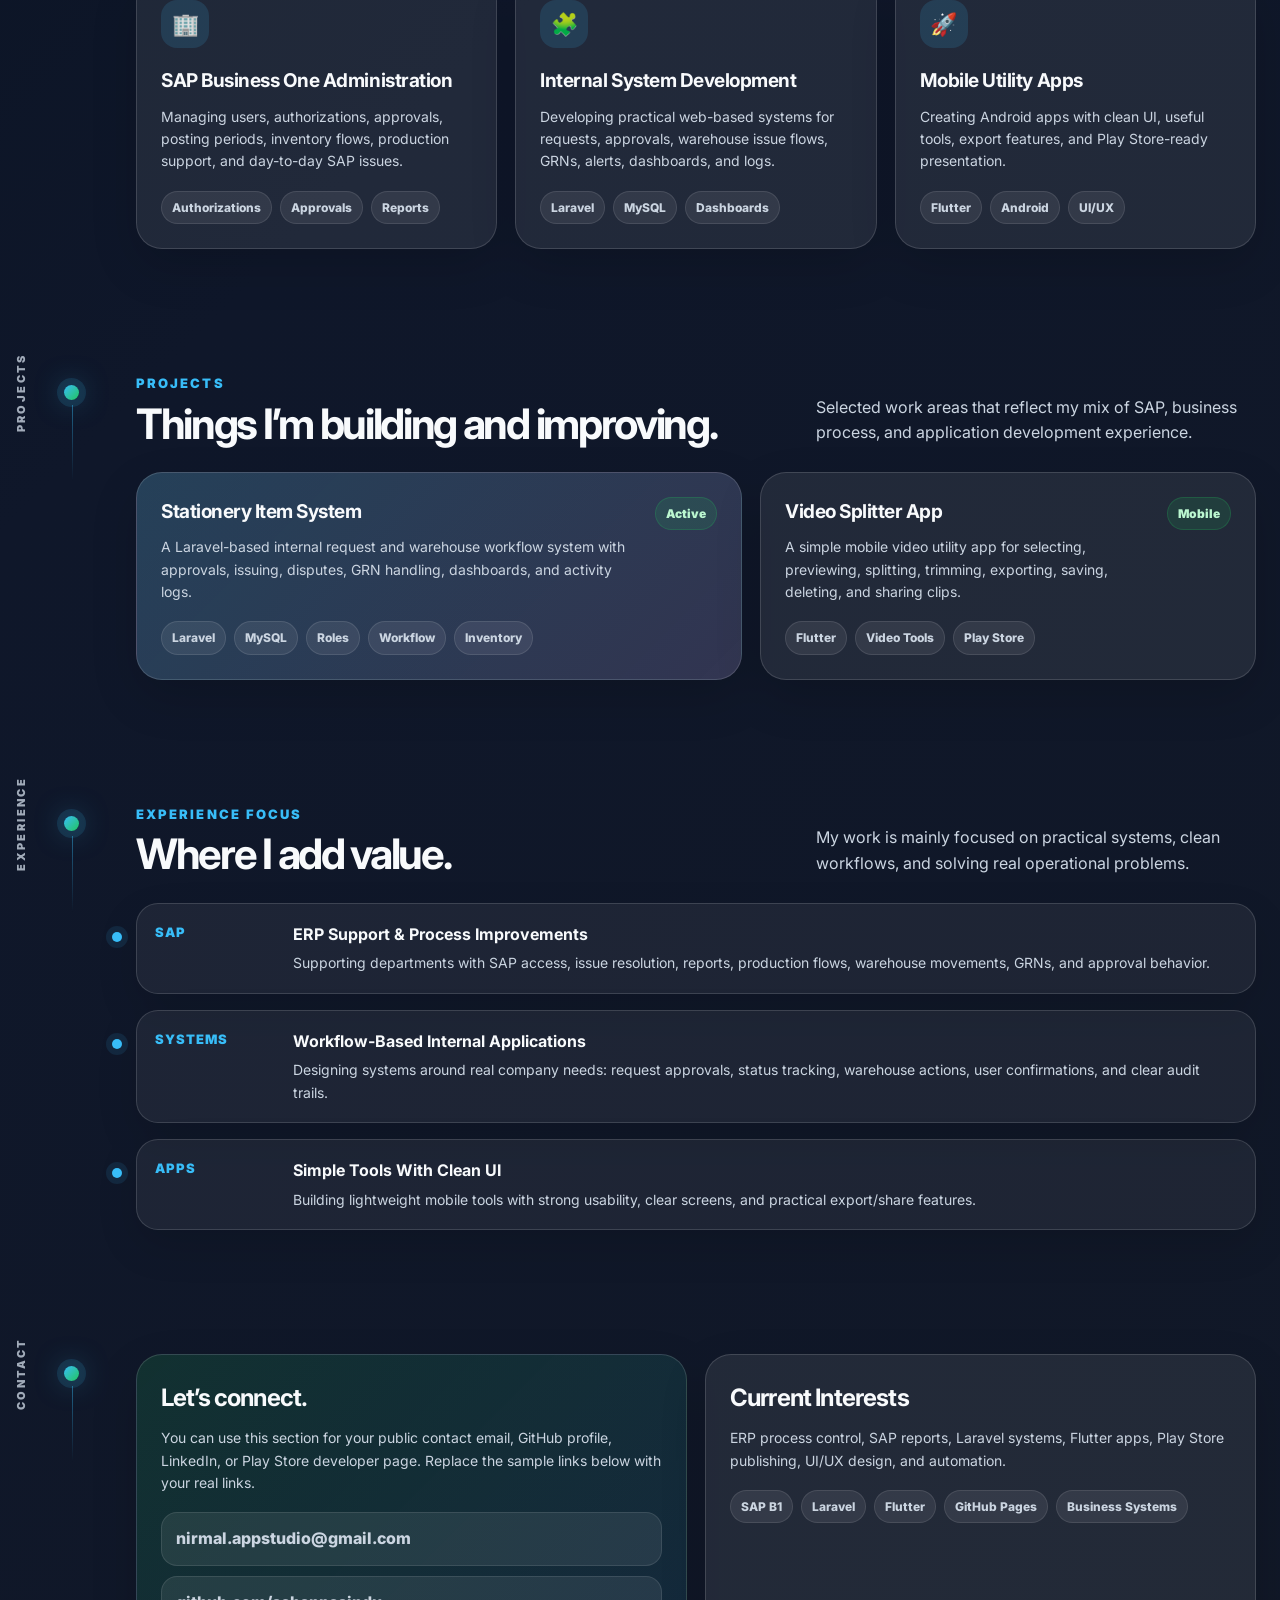
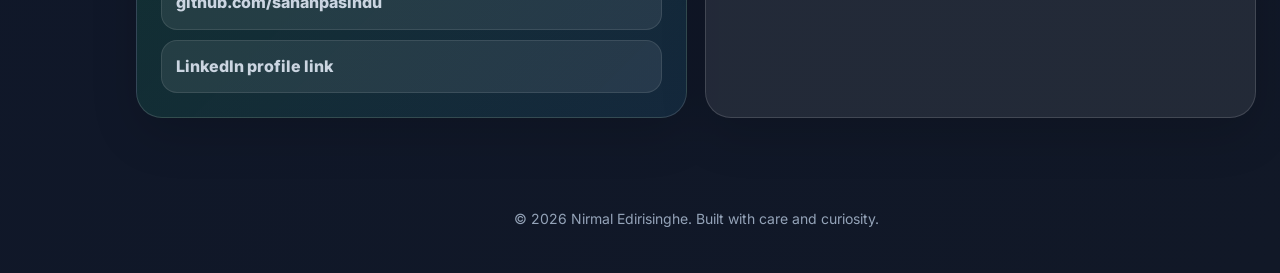
==== commit 529e19a8: "Enhance profile photo styling and markup Added styles for profile photo and updated HTML structure." ====
--- a/index.html
+++ b/index.html
@@ -359,6 +359,17 @@
       box-shadow: 0 20px 45px rgba(34, 197, 94, 0.22);
     }
 
+    .profile-photo {
+  object-fit: cover;
+  border: 3px solid rgba(255, 255, 255, 0.20);
+  padding: 3px;
+  background: linear-gradient(
+    135deg,
+    rgba(56, 189, 248, 0.35),
+    rgba(34, 197, 94, 0.25)
+  );
+}
+
     .profile-card h2 {
       position: relative;
       font-size: 28px;
@@ -810,7 +821,11 @@
         </div>
 
         <aside class="profile-card" id="about" aria-label="About Nirmal">
-          <div class="avatar">NE</div>
+          <img 
+  class="avatar profile-photo" 
+  src="https://avatars.githubusercontent.com/u/26884480?v=4" 
+  alt="Nirmal Edirisinghe profile photo" 
+/>
           <h2>Nirmal Edirisinghe</h2>
           <p>
             I like creating simple, useful solutions for real business problems — from SAP workflows to custom apps and reports.
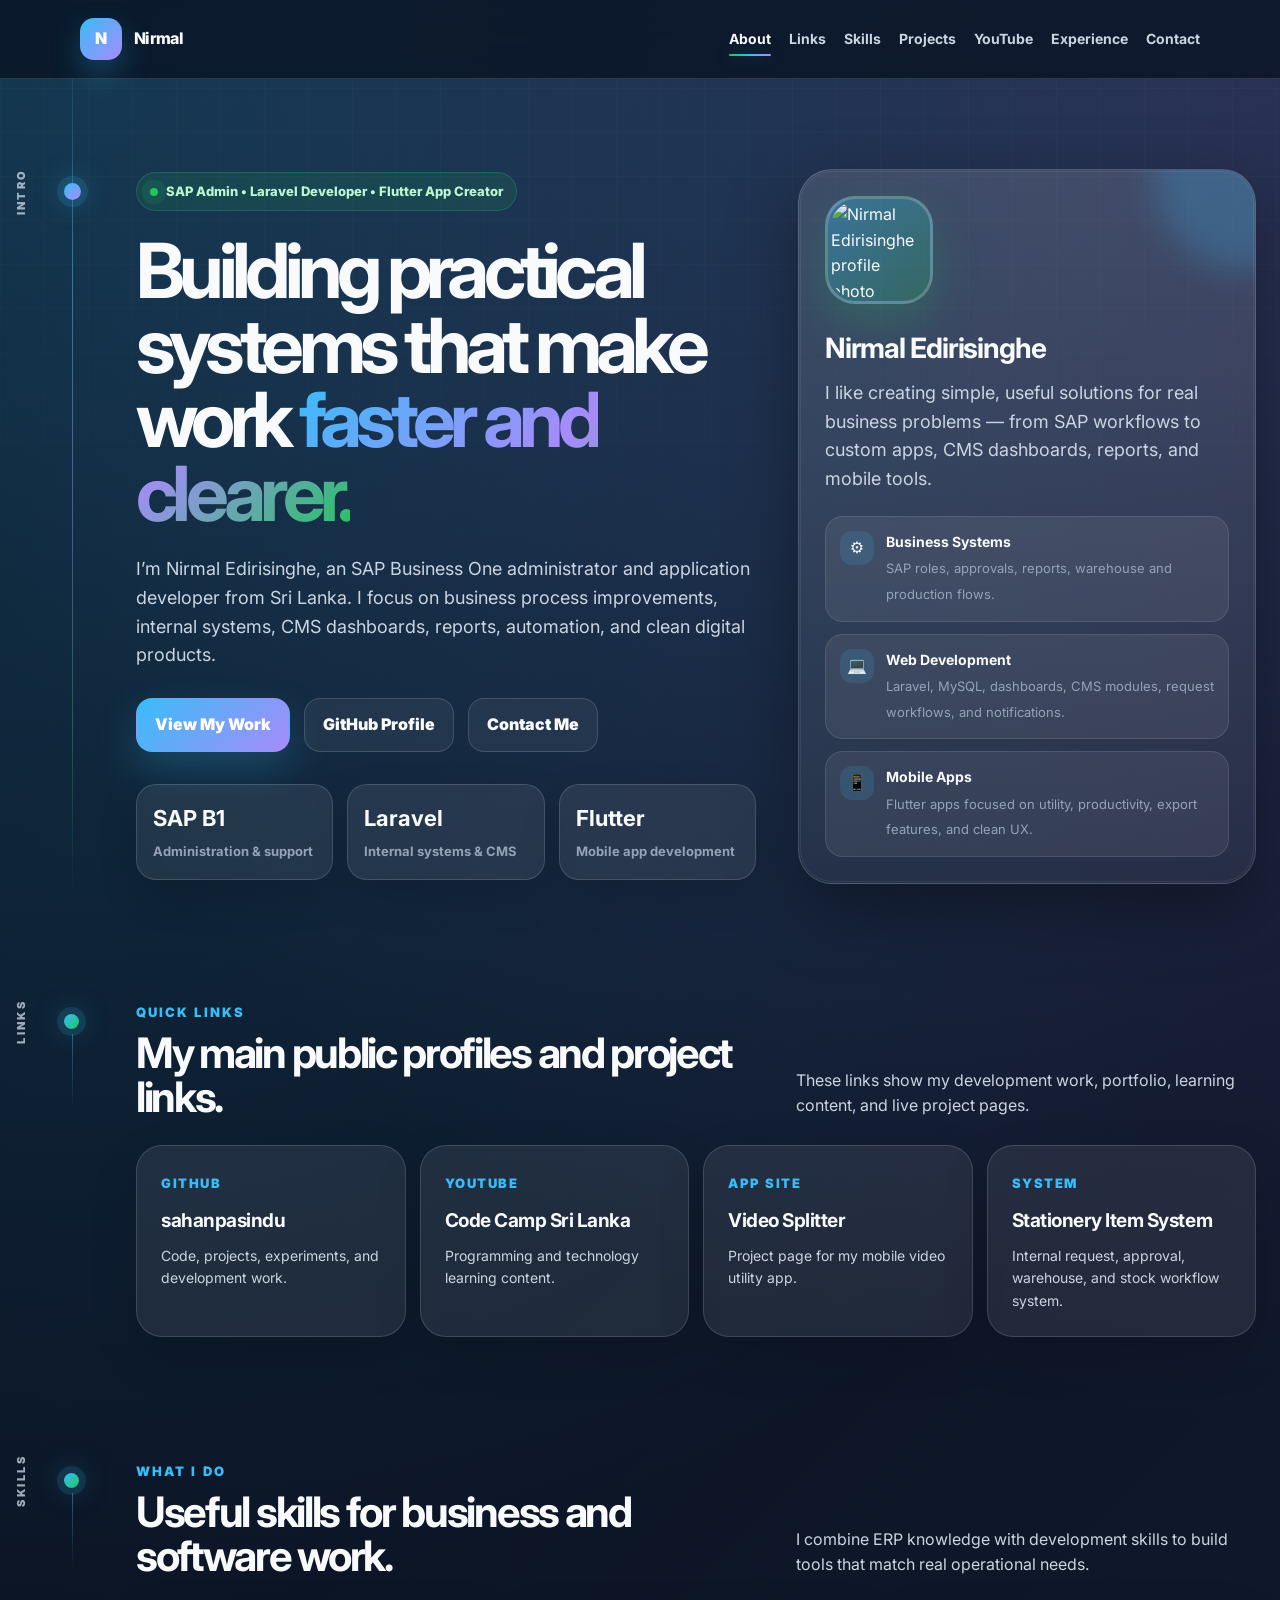
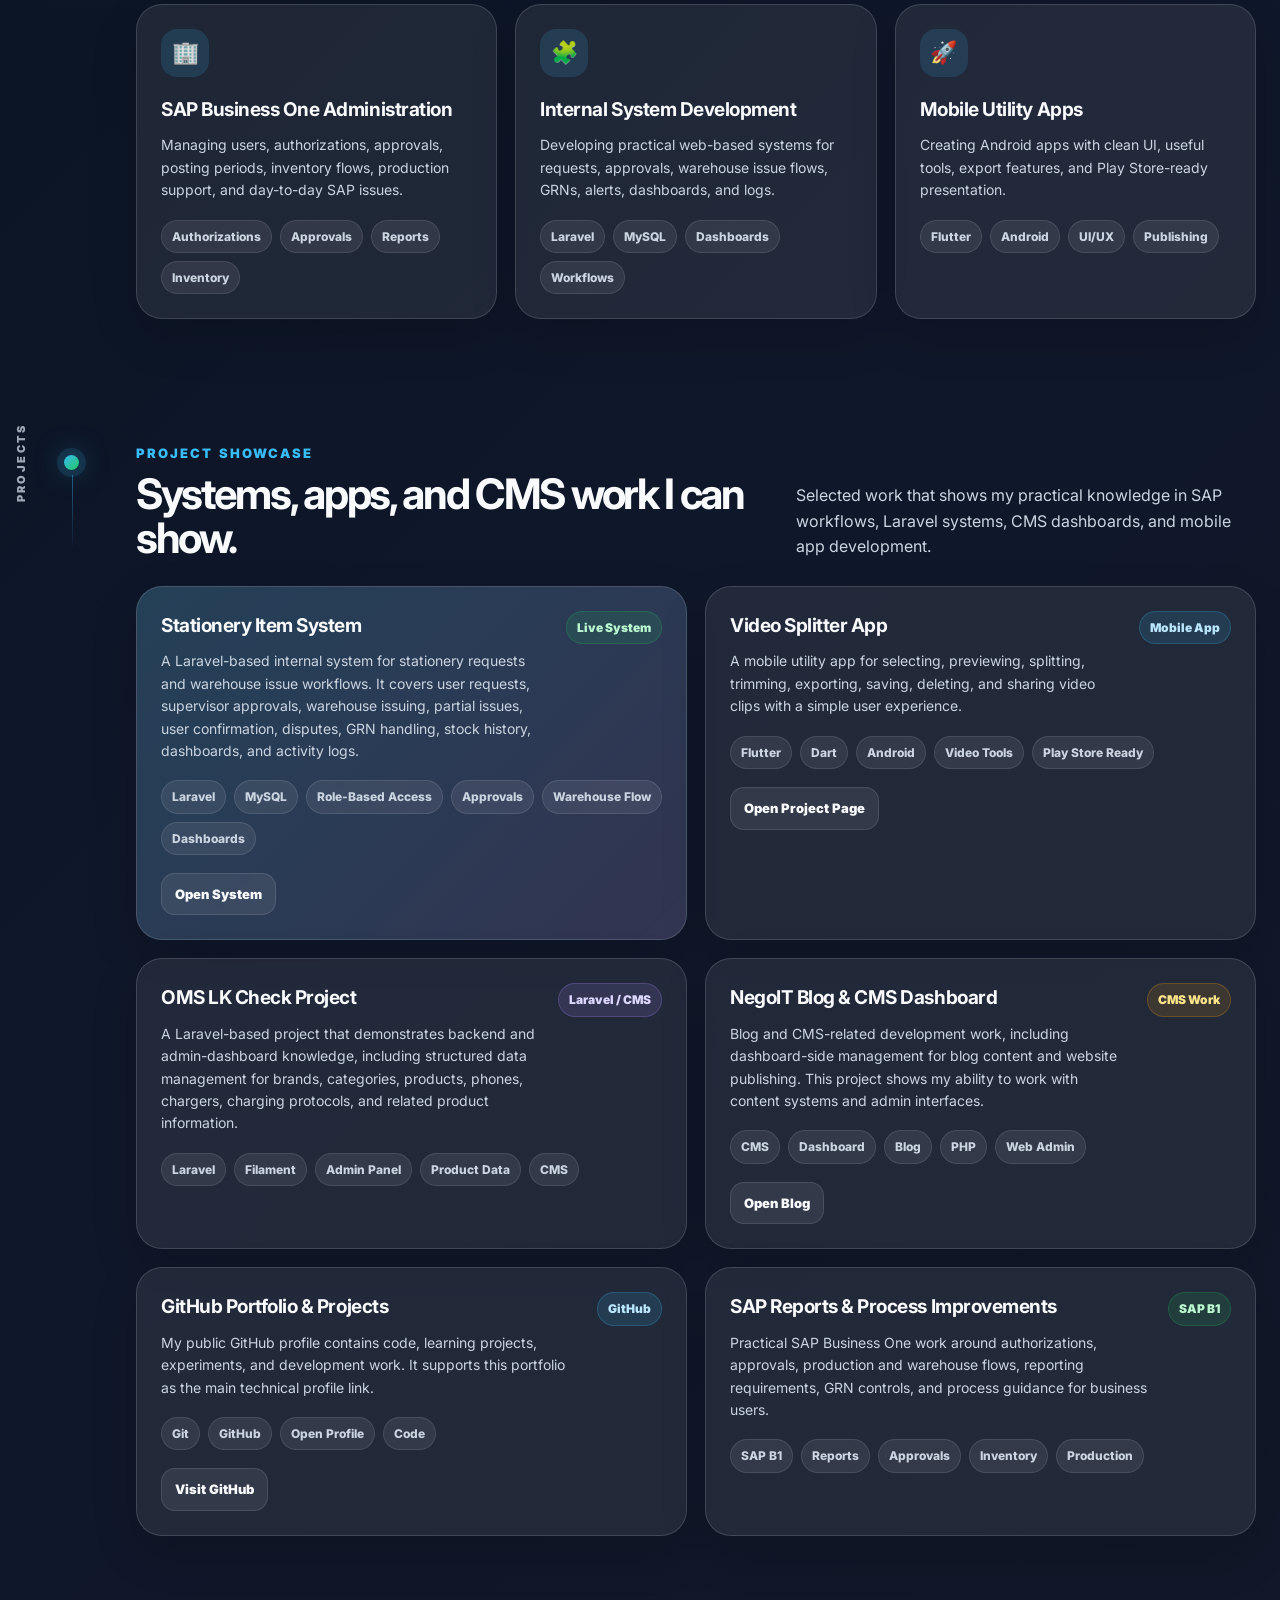
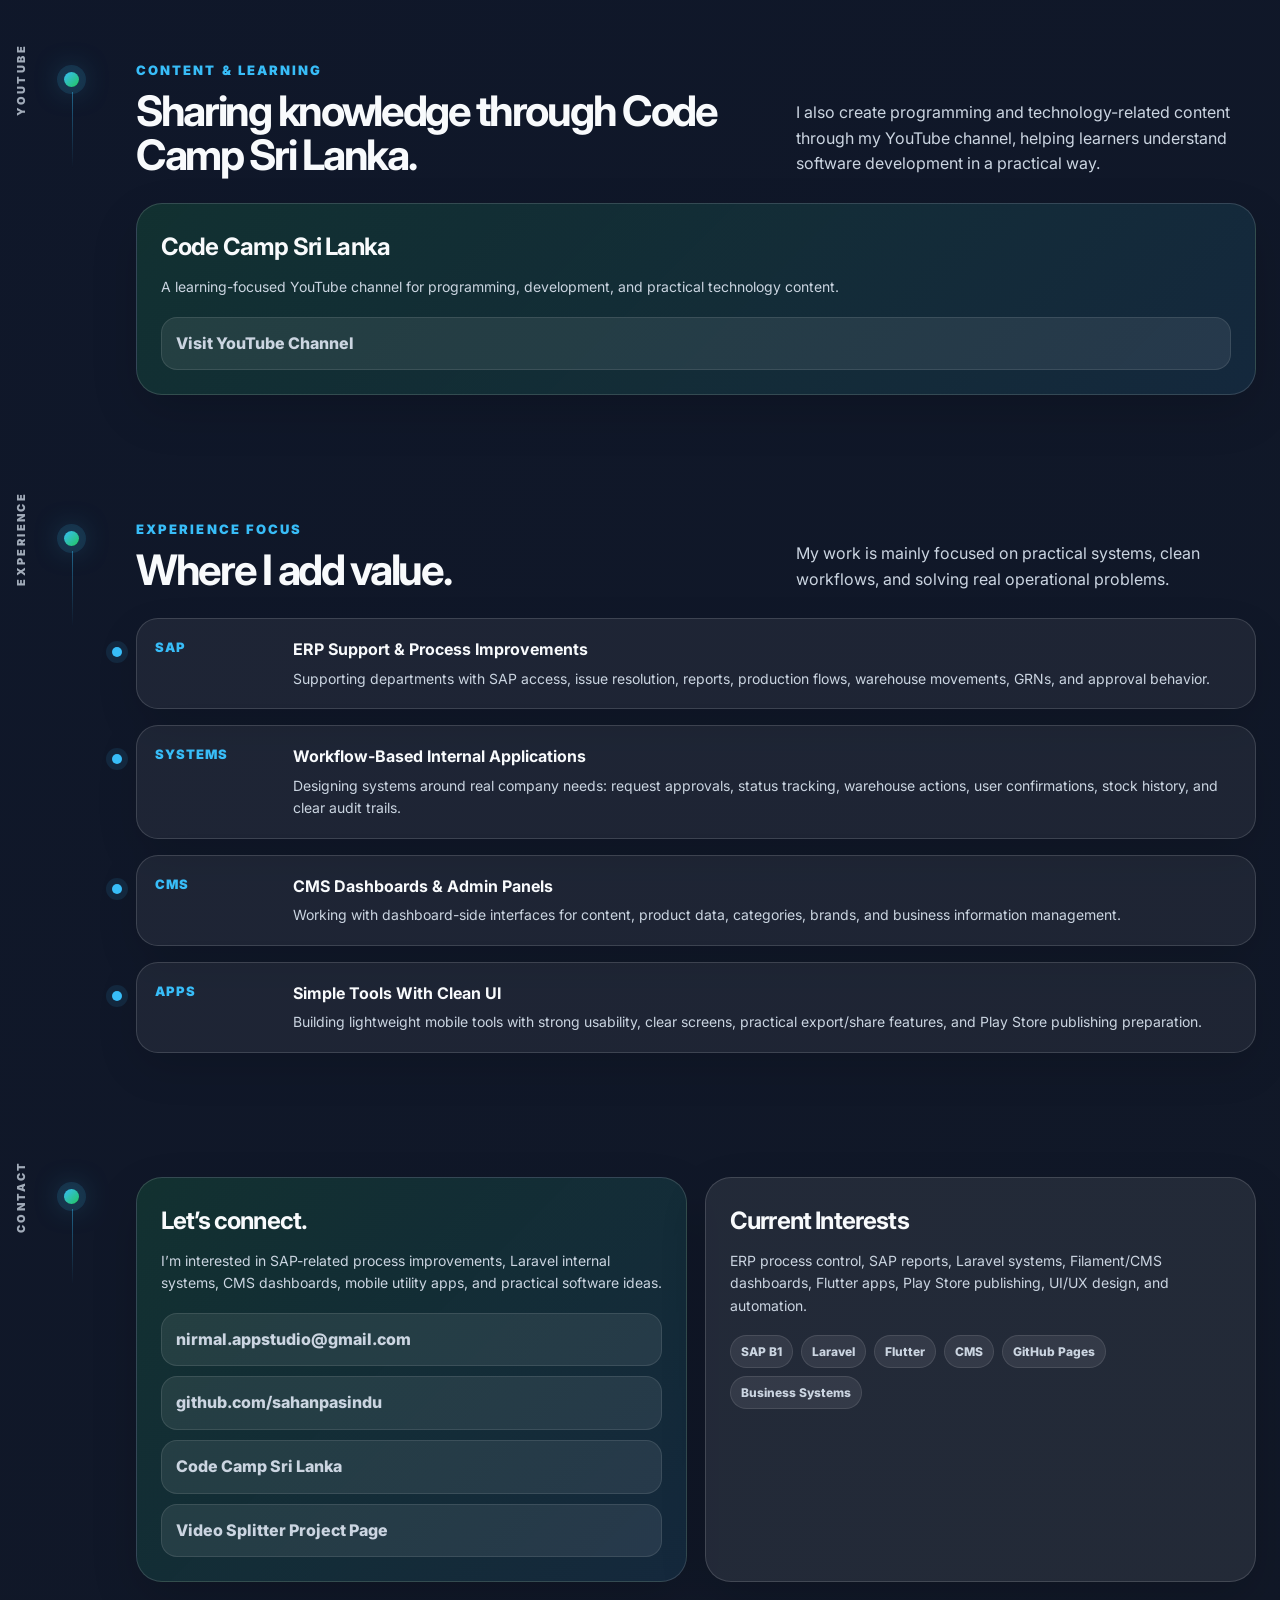
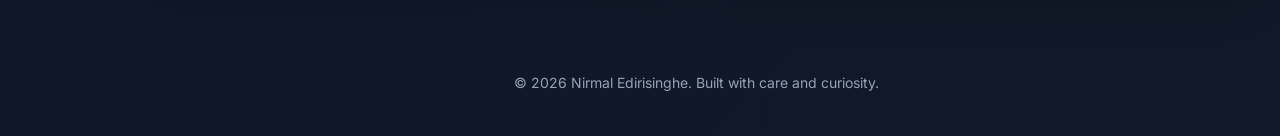
==== commit 591bfe6a: "Refactor index.html for improved content and structure Updated various sections of the HTML file to " ====
--- a/index.html
+++ b/index.html
@@ -3,11 +3,27 @@
 <head>
   <meta charset="UTF-8" />
   <meta name="viewport" content="width=device-width, initial-scale=1.0" />
+
   <title>Nirmal Edirisinghe | SAP Admin & App Developer</title>
-  <meta name="description" content="Personal portfolio of Nirmal Edirisinghe - SAP Administrator, Laravel developer, and mobile app creator." />
+  <meta name="description" content="Personal portfolio of Nirmal Edirisinghe - SAP Business One Administrator, Laravel developer, Flutter app creator, and business systems problem solver." />
+
+  <!-- Link Preview / Social Preview -->
+  <meta property="og:title" content="Nirmal Edirisinghe | SAP Admin & App Developer" />
+  <meta property="og:description" content="SAP Business One Administrator, Laravel Developer, Flutter App Creator, and business systems problem solver." />
+  <meta property="og:image" content="https://avatars.githubusercontent.com/u/26884480?v=4" />
+  <meta property="og:url" content="https://sahanpasindu.github.io/" />
+  <meta property="og:type" content="website" />
+
+  <!-- Twitter / X Preview -->
+  <meta name="twitter:card" content="summary_large_image" />
+  <meta name="twitter:title" content="Nirmal Edirisinghe | SAP Admin & App Developer" />
+  <meta name="twitter:description" content="SAP Business One Administrator, Laravel Developer, Flutter App Creator, and business systems problem solver." />
+  <meta name="twitter:image" content="https://avatars.githubusercontent.com/u/26884480?v=4" />
+
   <link rel="preconnect" href="https://fonts.googleapis.com">
   <link rel="preconnect" href="https://fonts.gstatic.com" crossorigin>
   <link href="https://fonts.googleapis.com/css2?family=Inter:wght@400;500;600;700;800;900&display=swap" rel="stylesheet">
+
   <style>
     :root {
       --bg: #07111f;
@@ -21,7 +37,6 @@
       --accent: #a78bfa;
       --warning: #f59e0b;
       --border: rgba(255, 255, 255, 0.14);
-      --line: rgba(148, 163, 184, 0.22);
       --shadow: 0 24px 70px rgba(0, 0, 0, 0.35);
     }
 
@@ -127,7 +142,7 @@
 
     .nav-links {
       display: flex;
-      gap: 22px;
+      gap: 18px;
       color: var(--muted);
       font-size: 14px;
       font-weight: 700;
@@ -158,6 +173,22 @@
       width: 100%;
     }
 
+    .nav-links a.active {
+      color: var(--text);
+    }
+
+    .nav-links a.active::after {
+      width: 100%;
+      background: linear-gradient(90deg, var(--secondary), var(--primary), var(--accent));
+      box-shadow: 0 0 18px rgba(56, 189, 248, 0.45);
+    }
+
+    section,
+    .hero-wrap,
+    .profile-card {
+      scroll-margin-top: 96px;
+    }
+
     main,
     section,
     .hero-wrap,
@@ -166,7 +197,9 @@
       z-index: 1;
     }
 
-    .hero-wrap {
+    .hero-wrap,
+    .section-strip,
+    footer {
       position: relative;
       padding-left: 112px;
     }
@@ -176,7 +209,6 @@
       content: "";
       position: absolute;
       left: 64px;
-      top: 104px;
       width: 17px;
       height: 17px;
       border-radius: 999px;
@@ -187,11 +219,32 @@
       z-index: 2;
     }
 
+    .hero-wrap::before {
+      top: 104px;
+    }
+
+    .section-strip::before {
+      top: 74px;
+      width: 15px;
+      height: 15px;
+      background: linear-gradient(135deg, var(--primary), var(--secondary));
+    }
+
+    .section-strip::after {
+      content: "";
+      position: absolute;
+      left: 72px;
+      top: 94px;
+      width: 1px;
+      height: 76px;
+      background: linear-gradient(to bottom, rgba(56, 189, 248, 0.45), transparent);
+      pointer-events: none;
+    }
+
     .hero-label,
     .strip-label {
       position: absolute;
       left: 22px;
-      top: 104px;
       transform: translateX(-50%) rotate(-90deg);
       transform-origin: center;
       color: rgba(203, 213, 225, 0.78);
@@ -200,6 +253,14 @@
       letter-spacing: 0.22em;
       text-transform: uppercase;
       white-space: nowrap;
+    }
+
+    .hero-label {
+      top: 104px;
+    }
+
+    .strip-label {
+      top: 73px;
     }
 
     .hero {
@@ -352,23 +413,16 @@
       border-radius: 30px;
       display: grid;
       place-items: center;
-      font-size: 36px;
-      font-weight: 900;
-      background: linear-gradient(135deg, #38bdf8, #22c55e);
       margin-bottom: 22px;
       box-shadow: 0 20px 45px rgba(34, 197, 94, 0.22);
     }
 
     .profile-photo {
-  object-fit: cover;
-  border: 3px solid rgba(255, 255, 255, 0.20);
-  padding: 3px;
-  background: linear-gradient(
-    135deg,
-    rgba(56, 189, 248, 0.35),
-    rgba(34, 197, 94, 0.25)
-  );
-}
+      object-fit: cover;
+      border: 3px solid rgba(255, 255, 255, 0.20);
+      padding: 3px;
+      background: linear-gradient(135deg, rgba(56, 189, 248, 0.35), rgba(34, 197, 94, 0.25));
+    }
 
     .profile-card h2 {
       position: relative;
@@ -424,33 +478,6 @@
       padding: 62px 0;
     }
 
-    .section-strip {
-      position: relative;
-      padding-left: 112px;
-    }
-
-    .section-strip::before {
-      top: 74px;
-      width: 15px;
-      height: 15px;
-      background: linear-gradient(135deg, var(--primary), var(--secondary));
-    }
-
-    .section-strip::after {
-      content: "";
-      position: absolute;
-      left: 72px;
-      top: 94px;
-      width: 1px;
-      height: 76px;
-      background: linear-gradient(to bottom, rgba(56, 189, 248, 0.45), transparent);
-      pointer-events: none;
-    }
-
-    .strip-label {
-      top: 73px;
-    }
-
     .section-head {
       display: flex;
       justify-content: space-between;
@@ -475,17 +502,28 @@
     }
 
     .section-head p {
-      max-width: 440px;
+      max-width: 460px;
       color: var(--muted);
     }
 
+    .grid-3,
+    .showcase-grid {
+      display: grid;
+      gap: 18px;
+    }
+
     .grid-3 {
-      display: grid;
       grid-template-columns: repeat(3, 1fr);
-      gap: 18px;
-    }
-
-    .service-card, .project-card, .contact-card {
+    }
+
+    .showcase-grid {
+      grid-template-columns: repeat(2, minmax(0, 1fr));
+    }
+
+    .service-card,
+    .project-card,
+    .contact-card,
+    .link-card {
       padding: 24px;
       border-radius: 26px;
       background: var(--card);
@@ -494,7 +532,10 @@
       box-shadow: 0 18px 48px rgba(0, 0, 0, 0.14);
     }
 
-    .service-card:hover, .project-card:hover, .contact-card:hover {
+    .service-card:hover,
+    .project-card:hover,
+    .contact-card:hover,
+    .link-card:hover {
       transform: translateY(-4px);
       background: var(--card-strong);
       border-color: rgba(56, 189, 248, 0.28);
@@ -511,13 +552,18 @@
       font-size: 22px;
     }
 
-    .service-card h4, .project-card h4 {
+    .service-card h4,
+    .project-card h4,
+    .link-card h4 {
       font-size: 19px;
       margin-bottom: 9px;
       letter-spacing: -0.025em;
     }
 
-    .service-card p, .project-card p, .contact-card p {
+    .service-card p,
+    .project-card p,
+    .contact-card p,
+    .link-card p {
       color: var(--muted);
       font-size: 14px;
     }
@@ -537,12 +583,6 @@
       color: var(--muted);
       font-size: 12px;
       font-weight: 800;
-    }
-
-    .projects-grid {
-      display: grid;
-      grid-template-columns: 1.1fr 0.9fr;
-      gap: 18px;
     }
 
     .project-card.featured {
@@ -568,6 +608,50 @@
       font-size: 12px;
       font-weight: 900;
       white-space: nowrap;
+    }
+
+    .status.blue {
+      background: rgba(56, 189, 248, 0.13);
+      border-color: rgba(56, 189, 248, 0.22);
+      color: #bae6fd;
+    }
+
+    .status.purple {
+      background: rgba(167, 139, 250, 0.13);
+      border-color: rgba(167, 139, 250, 0.24);
+      color: #ddd6fe;
+    }
+
+    .status.amber {
+      background: rgba(245, 158, 11, 0.13);
+      border-color: rgba(245, 158, 11, 0.24);
+      color: #fde68a;
+    }
+
+    .project-links {
+      display: flex;
+      flex-wrap: wrap;
+      gap: 10px;
+      margin-top: 18px;
+    }
+
+    .project-link {
+      display: inline-flex;
+      align-items: center;
+      gap: 8px;
+      padding: 10px 13px;
+      border-radius: 14px;
+      background: rgba(255, 255, 255, 0.08);
+      border: 1px solid rgba(255, 255, 255, 0.11);
+      color: var(--text);
+      font-size: 13px;
+      font-weight: 900;
+      transition: transform 0.2s ease, background 0.2s ease;
+    }
+
+    .project-link:hover {
+      transform: translateY(-2px);
+      background: rgba(255, 255, 255, 0.13);
     }
 
     .timeline {
@@ -618,6 +702,26 @@
       font-size: 14px;
     }
 
+    .quick-links {
+      display: grid;
+      grid-template-columns: repeat(4, 1fr);
+      gap: 14px;
+    }
+
+    .link-card {
+      min-height: 140px;
+    }
+
+    .link-card span {
+      display: inline-flex;
+      margin-bottom: 12px;
+      color: var(--primary);
+      font-size: 13px;
+      font-weight: 900;
+      text-transform: uppercase;
+      letter-spacing: 0.12em;
+    }
+
     .contact-wrap {
       display: grid;
       grid-template-columns: 1fr 1fr;
@@ -658,10 +762,18 @@
     }
 
     footer {
-      padding: 28px 0 42px 112px;
+      padding-top: 28px;
+      padding-bottom: 42px;
       color: var(--soft);
       text-align: center;
       font-size: 14px;
+    }
+
+    @media (max-width: 1060px) {
+      .nav-links {
+        gap: 12px;
+        font-size: 13px;
+      }
     }
 
     @media (max-width: 980px) {
@@ -688,6 +800,10 @@
       .strip-label {
         display: none;
       }
+
+      .quick-links {
+        grid-template-columns: repeat(2, 1fr);
+      }
     }
 
     @media (max-width: 860px) {
@@ -696,7 +812,7 @@
       }
 
       .hero,
-      .projects-grid,
+      .showcase-grid,
       .contact-wrap {
         grid-template-columns: 1fr;
       }
@@ -752,12 +868,21 @@
         font-size: 16px;
       }
 
-      .stats {
+      .stats,
+      .quick-links {
         grid-template-columns: 1fr;
       }
 
+      .project-top,
       .timeline-item {
         grid-template-columns: 1fr;
+      }
+
+      .project-top {
+        display: grid;
+      }
+
+      .timeline-item {
         gap: 8px;
       }
 
@@ -771,6 +896,7 @@
     }
   </style>
 </head>
+
 <body>
   <header>
     <div class="container nav">
@@ -778,11 +904,13 @@
         <span class="logo">N</span>
         <span>Nirmal</span>
       </a>
+
       <nav class="nav-links" aria-label="Main navigation">
         <a href="#about">About</a>
-        <a href="#youtube">YouTube</a>
+        <a href="#links">Links</a>
         <a href="#skills">Skills</a>
         <a href="#projects">Projects</a>
+        <a href="#youtube">YouTube</a>
         <a href="#experience">Experience</a>
         <a href="#contact">Contact</a>
       </nav>
@@ -792,18 +920,25 @@
   <main id="home">
     <div class="hero-wrap">
       <span class="hero-label">Intro</span>
+
       <div class="container hero">
         <div>
-          <div class="badge"><span class="pulse"></span> SAP Admin • Developer • Problem Solver</div>
+          <div class="badge"><span class="pulse"></span> SAP Admin • Laravel Developer • Flutter App Creator</div>
+
           <h1>Building practical systems that make work <span class="gradient-text">faster and clearer.</span></h1>
+
           <p>
             I’m Nirmal Edirisinghe, an SAP Business One administrator and application developer from Sri Lanka.
-            I focus on business process improvements, internal systems, reports, automation, and clean digital products.
+            I focus on business process improvements, internal systems, CMS dashboards, reports, automation,
+            and clean digital products.
           </p>
+
           <div class="hero-actions">
             <a class="btn btn-primary" href="#projects">View My Work</a>
+            <a class="btn btn-outline" href="https://github.com/sahanpasindu" target="_blank" rel="noopener">GitHub Profile</a>
             <a class="btn btn-outline" href="#contact">Contact Me</a>
           </div>
+
           <div class="stats" aria-label="Profile highlights">
             <div class="stat">
               <strong>SAP B1</strong>
@@ -811,7 +946,7 @@
             </div>
             <div class="stat">
               <strong>Laravel</strong>
-              <span>Internal web systems</span>
+              <span>Internal systems & CMS</span>
             </div>
             <div class="stat">
               <strong>Flutter</strong>
@@ -821,15 +956,19 @@
         </div>
 
         <aside class="profile-card" id="about" aria-label="About Nirmal">
-          <img 
-  class="avatar profile-photo" 
-  src="https://avatars.githubusercontent.com/u/26884480?v=4" 
-  alt="Nirmal Edirisinghe profile photo" 
-/>
+          <img
+            class="avatar profile-photo"
+            src="https://avatars.githubusercontent.com/u/26884480?v=4"
+            alt="Nirmal Edirisinghe profile photo"
+          />
+
           <h2>Nirmal Edirisinghe</h2>
+
           <p>
-            I like creating simple, useful solutions for real business problems — from SAP workflows to custom apps and reports.
+            I like creating simple, useful solutions for real business problems — from SAP workflows to custom apps,
+            CMS dashboards, reports, and mobile tools.
           </p>
+
           <div class="mini-list">
             <div class="mini-item">
               <div class="mini-icon">⚙️</div>
@@ -838,18 +977,20 @@
                 <span>SAP roles, approvals, reports, warehouse and production flows.</span>
               </div>
             </div>
+
             <div class="mini-item">
               <div class="mini-icon">💻</div>
               <div>
                 <strong>Web Development</strong>
-                <span>Laravel, MySQL, dashboards, request workflows, and notifications.</span>
+                <span>Laravel, MySQL, dashboards, CMS modules, request workflows, and notifications.</span>
               </div>
             </div>
+
             <div class="mini-item">
               <div class="mini-icon">📱</div>
               <div>
                 <strong>Mobile Apps</strong>
-                <span>Flutter apps focused on utility, productivity, and clean user experience.</span>
+                <span>Flutter apps focused on utility, productivity, export features, and clean UX.</span>
               </div>
             </div>
           </div>
@@ -857,36 +998,49 @@
       </div>
     </div>
 
-    <section id="youtube" class="section-strip">
-  <span class="strip-label">YouTube</span>
-  <div class="container">
-    <div class="section-head">
-      <div>
-        <div class="eyebrow">Content & Learning</div>
-        <h3>Sharing knowledge through Code Camp Sri Lanka.</h3>
+    <section id="links" class="section-strip">
+      <span class="strip-label">Links</span>
+
+      <div class="container">
+        <div class="section-head">
+          <div>
+            <div class="eyebrow">Quick Links</div>
+            <h3>My main public profiles and project links.</h3>
+          </div>
+          <p>These links show my development work, portfolio, learning content, and live project pages.</p>
+        </div>
+
+        <div class="quick-links">
+          <a class="link-card" href="https://github.com/sahanpasindu" target="_blank" rel="noopener">
+            <span>GitHub</span>
+            <h4>sahanpasindu</h4>
+            <p>Code, projects, experiments, and development work.</p>
+          </a>
+
+          <a class="link-card" href="https://www.youtube.com/c/CodeCampSriLanka" target="_blank" rel="noopener">
+            <span>YouTube</span>
+            <h4>Code Camp Sri Lanka</h4>
+            <p>Programming and technology learning content.</p>
+          </a>
+
+          <a class="link-card" href="https://sites.google.com/view/appstudio-video-splitter" target="_blank" rel="noopener">
+            <span>App Site</span>
+            <h4>Video Splitter</h4>
+            <p>Project page for my mobile video utility app.</p>
+          </a>
+
+          <a class="link-card" href="http://103.1.179.24:11221/" target="_blank" rel="noopener">
+            <span>System</span>
+            <h4>Stationery Item System</h4>
+            <p>Internal request, approval, warehouse, and stock workflow system.</p>
+          </a>
+        </div>
       </div>
-      <p>
-        I also create programming and technology-related content through my YouTube channel,
-        helping learners understand software development in a practical way.
-      </p>
-    </div>
-
-    <div class="contact-card big">
-      <h4>Code Camp Sri Lanka</h4>
-      <p>
-        A learning-focused YouTube channel for programming, development, and practical tech content.
-      </p>
-      <div class="contact-links">
-        <a href="https://www.youtube.com/c/CodeCampSriLanka" target="_blank" rel="noopener">
-          Visit YouTube Channel
-        </a>
-      </div>
-    </div>
-  </div>
-</section>
+    </section>
 
     <section id="skills" class="section-strip">
       <span class="strip-label">Skills</span>
+
       <div class="container">
         <div class="section-head">
           <div>
@@ -905,6 +1059,7 @@
               <span class="tag">Authorizations</span>
               <span class="tag">Approvals</span>
               <span class="tag">Reports</span>
+              <span class="tag">Inventory</span>
             </div>
           </article>
 
@@ -916,6 +1071,7 @@
               <span class="tag">Laravel</span>
               <span class="tag">MySQL</span>
               <span class="tag">Dashboards</span>
+              <span class="tag">Workflows</span>
             </div>
           </article>
 
@@ -927,6 +1083,7 @@
               <span class="tag">Flutter</span>
               <span class="tag">Android</span>
               <span class="tag">UI/UX</span>
+              <span class="tag">Publishing</span>
             </div>
           </article>
         </div>
@@ -935,30 +1092,41 @@
 
     <section id="projects" class="section-strip">
       <span class="strip-label">Projects</span>
+
       <div class="container">
         <div class="section-head">
           <div>
-            <div class="eyebrow">Projects</div>
-            <h3>Things I’m building and improving.</h3>
+            <div class="eyebrow">Project Showcase</div>
+            <h3>Systems, apps, and CMS work I can show.</h3>
           </div>
-          <p>Selected work areas that reflect my mix of SAP, business process, and application development experience.</p>
+          <p>Selected work that shows my practical knowledge in SAP workflows, Laravel systems, CMS dashboards, and mobile app development.</p>
         </div>
 
-        <div class="projects-grid">
+        <div class="showcase-grid">
           <article class="project-card featured">
             <div class="project-top">
               <div>
                 <h4>Stationery Item System</h4>
-                <p>A Laravel-based internal request and warehouse workflow system with approvals, issuing, disputes, GRN handling, dashboards, and activity logs.</p>
+                <p>
+                  A Laravel-based internal system for stationery requests and warehouse issue workflows. It covers user requests,
+                  supervisor approvals, warehouse issuing, partial issues, user confirmation, disputes, GRN handling,
+                  stock history, dashboards, and activity logs.
+                </p>
               </div>
-              <span class="status">Active</span>
-            </div>
+              <span class="status">Live System</span>
+            </div>
+
             <div class="tags">
               <span class="tag">Laravel</span>
               <span class="tag">MySQL</span>
-              <span class="tag">Roles</span>
-              <span class="tag">Workflow</span>
-              <span class="tag">Inventory</span>
+              <span class="tag">Role-Based Access</span>
+              <span class="tag">Approvals</span>
+              <span class="tag">Warehouse Flow</span>
+              <span class="tag">Dashboards</span>
+            </div>
+
+            <div class="project-links">
+              <a class="project-link" href="http://103.1.179.24:11221/" target="_blank" rel="noopener">Open System</a>
             </div>
           </article>
 
@@ -966,22 +1134,152 @@
             <div class="project-top">
               <div>
                 <h4>Video Splitter App</h4>
-                <p>A simple mobile video utility app for selecting, previewing, splitting, trimming, exporting, saving, deleting, and sharing clips.</p>
+                <p>
+                  A mobile utility app for selecting, previewing, splitting, trimming, exporting, saving, deleting,
+                  and sharing video clips with a simple user experience.
+                </p>
               </div>
-              <span class="status">Mobile</span>
-            </div>
+              <span class="status blue">Mobile App</span>
+            </div>
+
             <div class="tags">
               <span class="tag">Flutter</span>
+              <span class="tag">Dart</span>
+              <span class="tag">Android</span>
               <span class="tag">Video Tools</span>
-              <span class="tag">Play Store</span>
+              <span class="tag">Play Store Ready</span>
+            </div>
+
+            <div class="project-links">
+              <a class="project-link" href="https://sites.google.com/view/appstudio-video-splitter" target="_blank" rel="noopener">Open Project Page</a>
+            </div>
+          </article>
+
+          <article class="project-card">
+            <div class="project-top">
+              <div>
+                <h4>OMS LK Check Project</h4>
+                <p>
+                  A Laravel-based project that demonstrates backend and admin-dashboard knowledge, including structured data management
+                  for brands, categories, products, phones, chargers, charging protocols, and related product information.
+                </p>
+              </div>
+              <span class="status purple">Laravel / CMS</span>
+            </div>
+
+            <div class="tags">
+              <span class="tag">Laravel</span>
+              <span class="tag">Filament</span>
+              <span class="tag">Admin Panel</span>
+              <span class="tag">Product Data</span>
+              <span class="tag">CMS</span>
+            </div>
+          </article>
+
+          <article class="project-card">
+            <div class="project-top">
+              <div>
+                <h4>NegoIT Blog & CMS Dashboard</h4>
+                <p>
+                  Blog and CMS-related development work, including dashboard-side management for blog content and website publishing.
+                  This project shows my ability to work with content systems and admin interfaces.
+                </p>
+              </div>
+              <span class="status amber">CMS Work</span>
+            </div>
+
+            <div class="tags">
+              <span class="tag">CMS</span>
+              <span class="tag">Dashboard</span>
+              <span class="tag">Blog</span>
+              <span class="tag">PHP</span>
+              <span class="tag">Web Admin</span>
+            </div>
+
+            <div class="project-links">
+              <a class="project-link" href="https://negoit.net/index.php?components=blog&action=list" target="_blank" rel="noopener">Open Blog</a>
+            </div>
+          </article>
+
+          <article class="project-card">
+            <div class="project-top">
+              <div>
+                <h4>GitHub Portfolio & Projects</h4>
+                <p>
+                  My public GitHub profile contains code, learning projects, experiments, and development work.
+                  It supports this portfolio as the main technical profile link.
+                </p>
+              </div>
+              <span class="status blue">GitHub</span>
+            </div>
+
+            <div class="tags">
+              <span class="tag">Git</span>
+              <span class="tag">GitHub</span>
+              <span class="tag">Open Profile</span>
+              <span class="tag">Code</span>
+            </div>
+
+            <div class="project-links">
+              <a class="project-link" href="https://github.com/sahanpasindu" target="_blank" rel="noopener">Visit GitHub</a>
+            </div>
+          </article>
+
+          <article class="project-card">
+            <div class="project-top">
+              <div>
+                <h4>SAP Reports & Process Improvements</h4>
+                <p>
+                  Practical SAP Business One work around authorizations, approvals, production and warehouse flows,
+                  reporting requirements, GRN controls, and process guidance for business users.
+                </p>
+              </div>
+              <span class="status">SAP B1</span>
+            </div>
+
+            <div class="tags">
+              <span class="tag">SAP B1</span>
+              <span class="tag">Reports</span>
+              <span class="tag">Approvals</span>
+              <span class="tag">Inventory</span>
+              <span class="tag">Production</span>
             </div>
           </article>
         </div>
       </div>
     </section>
 
+    <section id="youtube" class="section-strip">
+      <span class="strip-label">YouTube</span>
+
+      <div class="container">
+        <div class="section-head">
+          <div>
+            <div class="eyebrow">Content & Learning</div>
+            <h3>Sharing knowledge through Code Camp Sri Lanka.</h3>
+          </div>
+          <p>
+            I also create programming and technology-related content through my YouTube channel,
+            helping learners understand software development in a practical way.
+          </p>
+        </div>
+
+        <div class="contact-card big">
+          <h4>Code Camp Sri Lanka</h4>
+          <p>
+            A learning-focused YouTube channel for programming, development, and practical technology content.
+          </p>
+
+          <div class="contact-links">
+            <a href="https://www.youtube.com/c/CodeCampSriLanka" target="_blank" rel="noopener">Visit YouTube Channel</a>
+          </div>
+        </div>
+      </div>
+    </section>
+
     <section id="experience" class="section-strip">
       <span class="strip-label">Experience</span>
+
       <div class="container">
         <div class="section-head">
           <div>
@@ -999,18 +1297,28 @@
               <p>Supporting departments with SAP access, issue resolution, reports, production flows, warehouse movements, GRNs, and approval behavior.</p>
             </div>
           </div>
+
           <div class="timeline-item">
             <div class="timeline-date">Systems</div>
             <div>
               <h4>Workflow-Based Internal Applications</h4>
-              <p>Designing systems around real company needs: request approvals, status tracking, warehouse actions, user confirmations, and clear audit trails.</p>
+              <p>Designing systems around real company needs: request approvals, status tracking, warehouse actions, user confirmations, stock history, and clear audit trails.</p>
             </div>
           </div>
+
+          <div class="timeline-item">
+            <div class="timeline-date">CMS</div>
+            <div>
+              <h4>CMS Dashboards & Admin Panels</h4>
+              <p>Working with dashboard-side interfaces for content, product data, categories, brands, and business information management.</p>
+            </div>
+          </div>
+
           <div class="timeline-item">
             <div class="timeline-date">Apps</div>
             <div>
               <h4>Simple Tools With Clean UI</h4>
-              <p>Building lightweight mobile tools with strong usability, clear screens, and practical export/share features.</p>
+              <p>Building lightweight mobile tools with strong usability, clear screens, practical export/share features, and Play Store publishing preparation.</p>
             </div>
           </div>
         </div>
@@ -1019,27 +1327,35 @@
 
     <section id="contact" class="section-strip">
       <span class="strip-label">Contact</span>
+
       <div class="container contact-wrap">
         <div class="contact-card big">
           <h4>Let’s connect.</h4>
           <p>
-            You can use this section for your public contact email, GitHub profile, LinkedIn, or Play Store developer page.
-            Replace the sample links below with your real links.
+            I’m interested in SAP-related process improvements, Laravel internal systems, CMS dashboards,
+            mobile utility apps, and practical software ideas.
           </p>
+
           <div class="contact-links">
             <a href="mailto:nirmal.appstudio@gmail.com">nirmal.appstudio@gmail.com</a>
             <a href="https://github.com/sahanpasindu" target="_blank" rel="noopener">github.com/sahanpasindu</a>
-            <a href="#">LinkedIn profile link</a>
+            <a href="https://www.youtube.com/c/CodeCampSriLanka" target="_blank" rel="noopener">Code Camp Sri Lanka</a>
+            <a href="https://sites.google.com/view/appstudio-video-splitter" target="_blank" rel="noopener">Video Splitter Project Page</a>
           </div>
         </div>
 
         <div class="contact-card">
           <h4>Current Interests</h4>
-          <p>ERP process control, SAP reports, Laravel systems, Flutter apps, Play Store publishing, UI/UX design, and automation.</p>
+          <p>
+            ERP process control, SAP reports, Laravel systems, Filament/CMS dashboards, Flutter apps,
+            Play Store publishing, UI/UX design, and automation.
+          </p>
+
           <div class="tags">
             <span class="tag">SAP B1</span>
             <span class="tag">Laravel</span>
             <span class="tag">Flutter</span>
+            <span class="tag">CMS</span>
             <span class="tag">GitHub Pages</span>
             <span class="tag">Business Systems</span>
           </div>
@@ -1056,6 +1372,52 @@
 
   <script>
     document.getElementById('year').textContent = new Date().getFullYear();
+
+    const navLinks = Array.from(document.querySelectorAll('.nav-links a[href^="#"]'));
+    const sections = navLinks
+      .map((link) => {
+        const id = link.getAttribute('href');
+        const section = document.querySelector(id);
+        return section ? { id, section, link } : null;
+      })
+      .filter(Boolean);
+
+    function setActiveLink(activeId) {
+      navLinks.forEach((link) => {
+        link.classList.toggle('active', link.getAttribute('href') === activeId);
+      });
+    }
+
+    const observer = new IntersectionObserver(
+      (entries) => {
+        const visibleEntries = entries
+          .filter((entry) => entry.isIntersecting)
+          .sort((a, b) => b.intersectionRatio - a.intersectionRatio);
+
+        if (visibleEntries.length) {
+          setActiveLink(`#${visibleEntries[0].target.id}`);
+        }
+      },
+      {
+        root: null,
+        rootMargin: '-28% 0px -55% 0px',
+        threshold: [0.1, 0.25, 0.5, 0.75]
+      }
+    );
+
+    sections.forEach(({ section }) => observer.observe(section));
+
+    window.addEventListener('hashchange', () => {
+      if (window.location.hash) {
+        setActiveLink(window.location.hash);
+      }
+    });
+
+    if (window.location.hash) {
+      setActiveLink(window.location.hash);
+    } else {
+      setActiveLink('#about');
+    }
   </script>
 </body>
 </html>
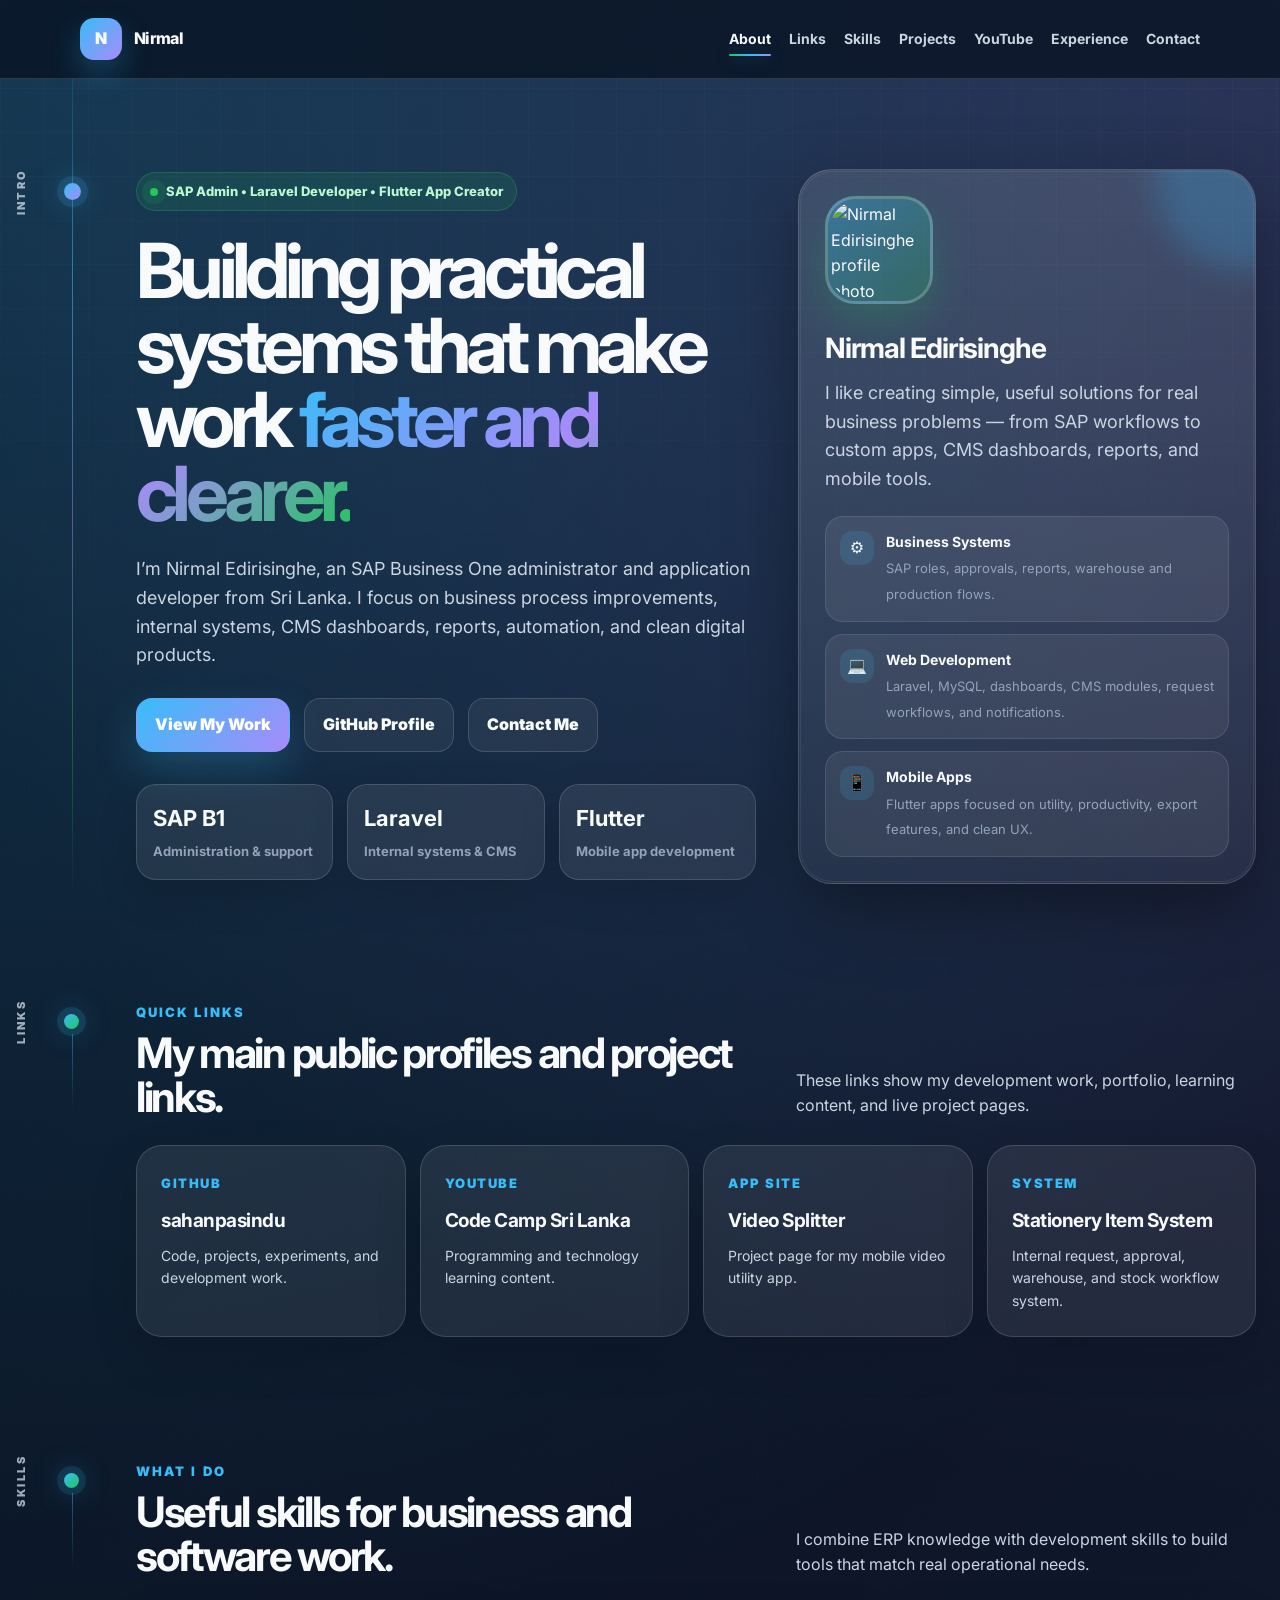
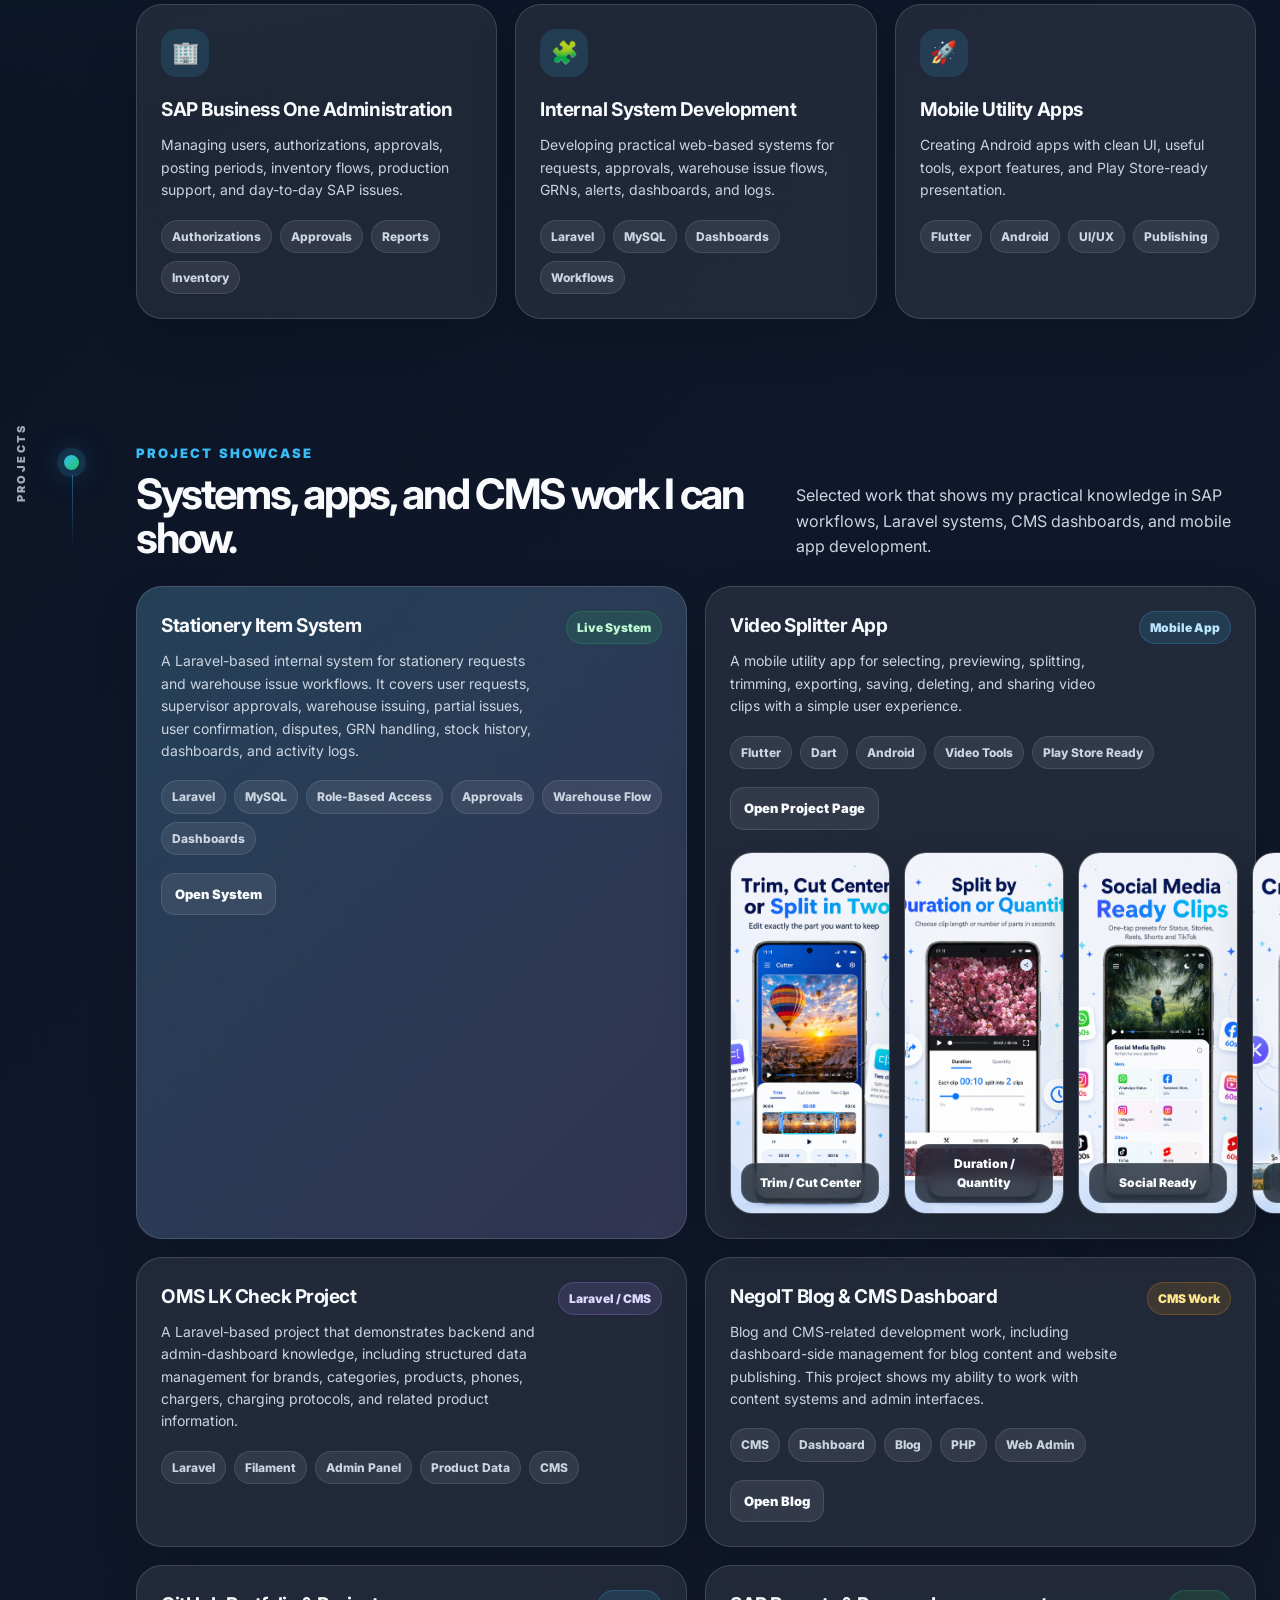
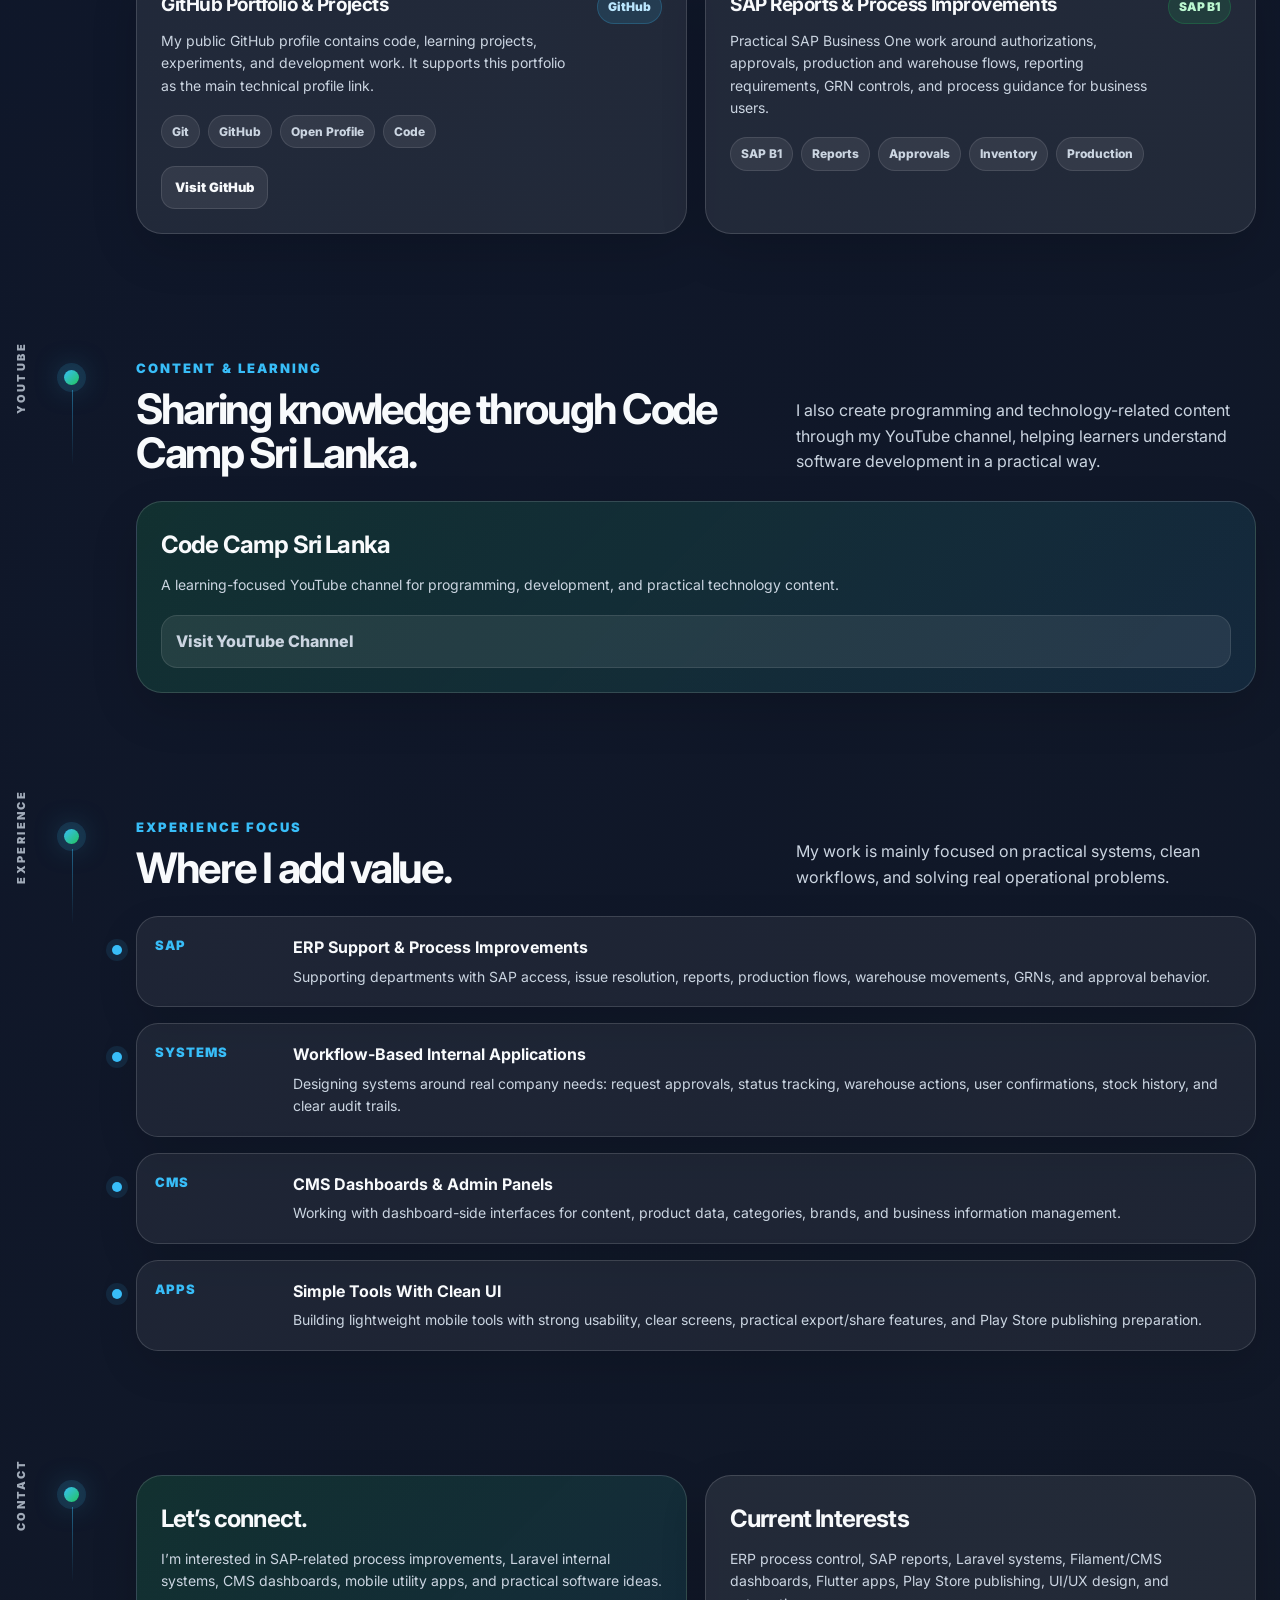
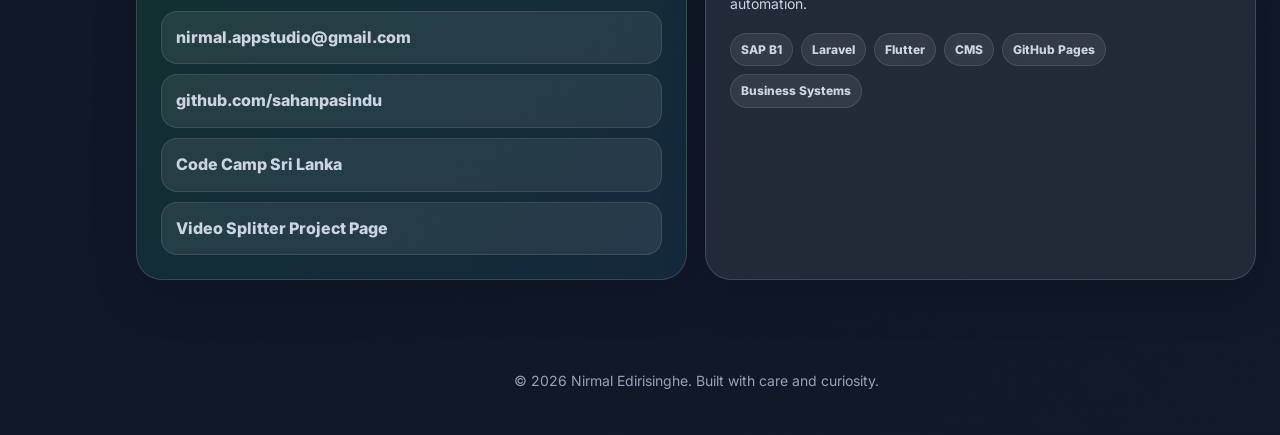
==== commit af3d5a10: "update with image for app" ====
--- a/index.html
+++ b/index.html
@@ -635,6 +635,54 @@
       margin-top: 18px;
     }
 
+    .app-gallery {
+      display: grid;
+      grid-template-columns: repeat(5, minmax(160px, 1fr));
+      gap: 14px;
+      margin-top: 22px;
+    }
+
+    .app-shot {
+      position: relative;
+      display: block;
+      overflow: hidden;
+      border-radius: 22px;
+      border: 1px solid rgba(255, 255, 255, 0.14);
+      background: rgba(255, 255, 255, 0.06);
+      box-shadow: 0 18px 44px rgba(0, 0, 0, 0.20);
+      transition: transform 0.25s ease, border-color 0.25s ease, box-shadow 0.25s ease;
+    }
+
+    .app-shot:hover {
+      transform: translateY(-6px) scale(1.01);
+      border-color: rgba(56, 189, 248, 0.42);
+      box-shadow: 0 24px 60px rgba(56, 189, 248, 0.14);
+    }
+
+    .app-shot img {
+      width: 100%;
+      height: 360px;
+      object-fit: cover;
+      object-position: top center;
+      display: block;
+    }
+
+    .app-shot span {
+      position: absolute;
+      left: 10px;
+      right: 10px;
+      bottom: 10px;
+      padding: 9px 10px;
+      border-radius: 14px;
+      background: rgba(7, 17, 31, 0.72);
+      backdrop-filter: blur(10px);
+      color: var(--text);
+      font-size: 12px;
+      font-weight: 900;
+      text-align: center;
+      border: 1px solid rgba(255, 255, 255, 0.12);
+    }
+
     .project-link {
       display: inline-flex;
       align-items: center;
@@ -804,6 +852,14 @@
       .quick-links {
         grid-template-columns: repeat(2, 1fr);
       }
+
+      .app-gallery {
+        grid-template-columns: repeat(2, minmax(0, 1fr));
+      }
+
+      .app-shot img {
+        height: 320px;
+      }
     }
 
     @media (max-width: 860px) {
@@ -871,6 +927,15 @@
       .stats,
       .quick-links {
         grid-template-columns: 1fr;
+      }
+
+      .app-gallery {
+        grid-template-columns: 1fr;
+      }
+
+      .app-shot img {
+        height: auto;
+        max-height: none;
       }
 
       .project-top,
@@ -1153,6 +1218,33 @@
             <div class="project-links">
               <a class="project-link" href="https://sites.google.com/view/appstudio-video-splitter" target="_blank" rel="noopener">Open Project Page</a>
             </div>
+
+            <div class="app-gallery" aria-label="Video Splitter app screenshots and promotional images">
+              <a class="app-shot" href="assets/video-splitter/trim-cut-center.png" target="_blank" rel="noopener">
+                <img src="assets/video-splitter/trim-cut-center.png" alt="Video Splitter trim, cut center, or split in two preview" loading="lazy">
+                <span>Trim / Cut Center</span>
+              </a>
+
+              <a class="app-shot" href="assets/video-splitter/split-duration-quantity.png" target="_blank" rel="noopener">
+                <img src="assets/video-splitter/split-duration-quantity.png" alt="Video Splitter split by duration or quantity preview" loading="lazy">
+                <span>Duration / Quantity</span>
+              </a>
+
+              <a class="app-shot" href="assets/video-splitter/social-media-ready-clips.png" target="_blank" rel="noopener">
+                <img src="assets/video-splitter/social-media-ready-clips.png" alt="Video Splitter social media ready clips preview" loading="lazy">
+                <span>Social Ready</span>
+              </a>
+
+              <a class="app-shot" href="assets/video-splitter/custom-split-points.png" target="_blank" rel="noopener">
+                <img src="assets/video-splitter/custom-split-points.png" alt="Video Splitter custom split points preview" loading="lazy">
+                <span>Custom Split</span>
+              </a>
+
+              <a class="app-shot" href="assets/video-splitter/video-splitting-made-simple.png" target="_blank" rel="noopener">
+                <img src="assets/video-splitter/video-splitting-made-simple.png" alt="Video Splitter app home screen preview" loading="lazy">
+                <span>App Home</span>
+              </a>
+            </div>
           </article>
 
           <article class="project-card">
@@ -1420,4 +1512,4 @@
     }
   </script>
 </body>
-</html>
+</html>
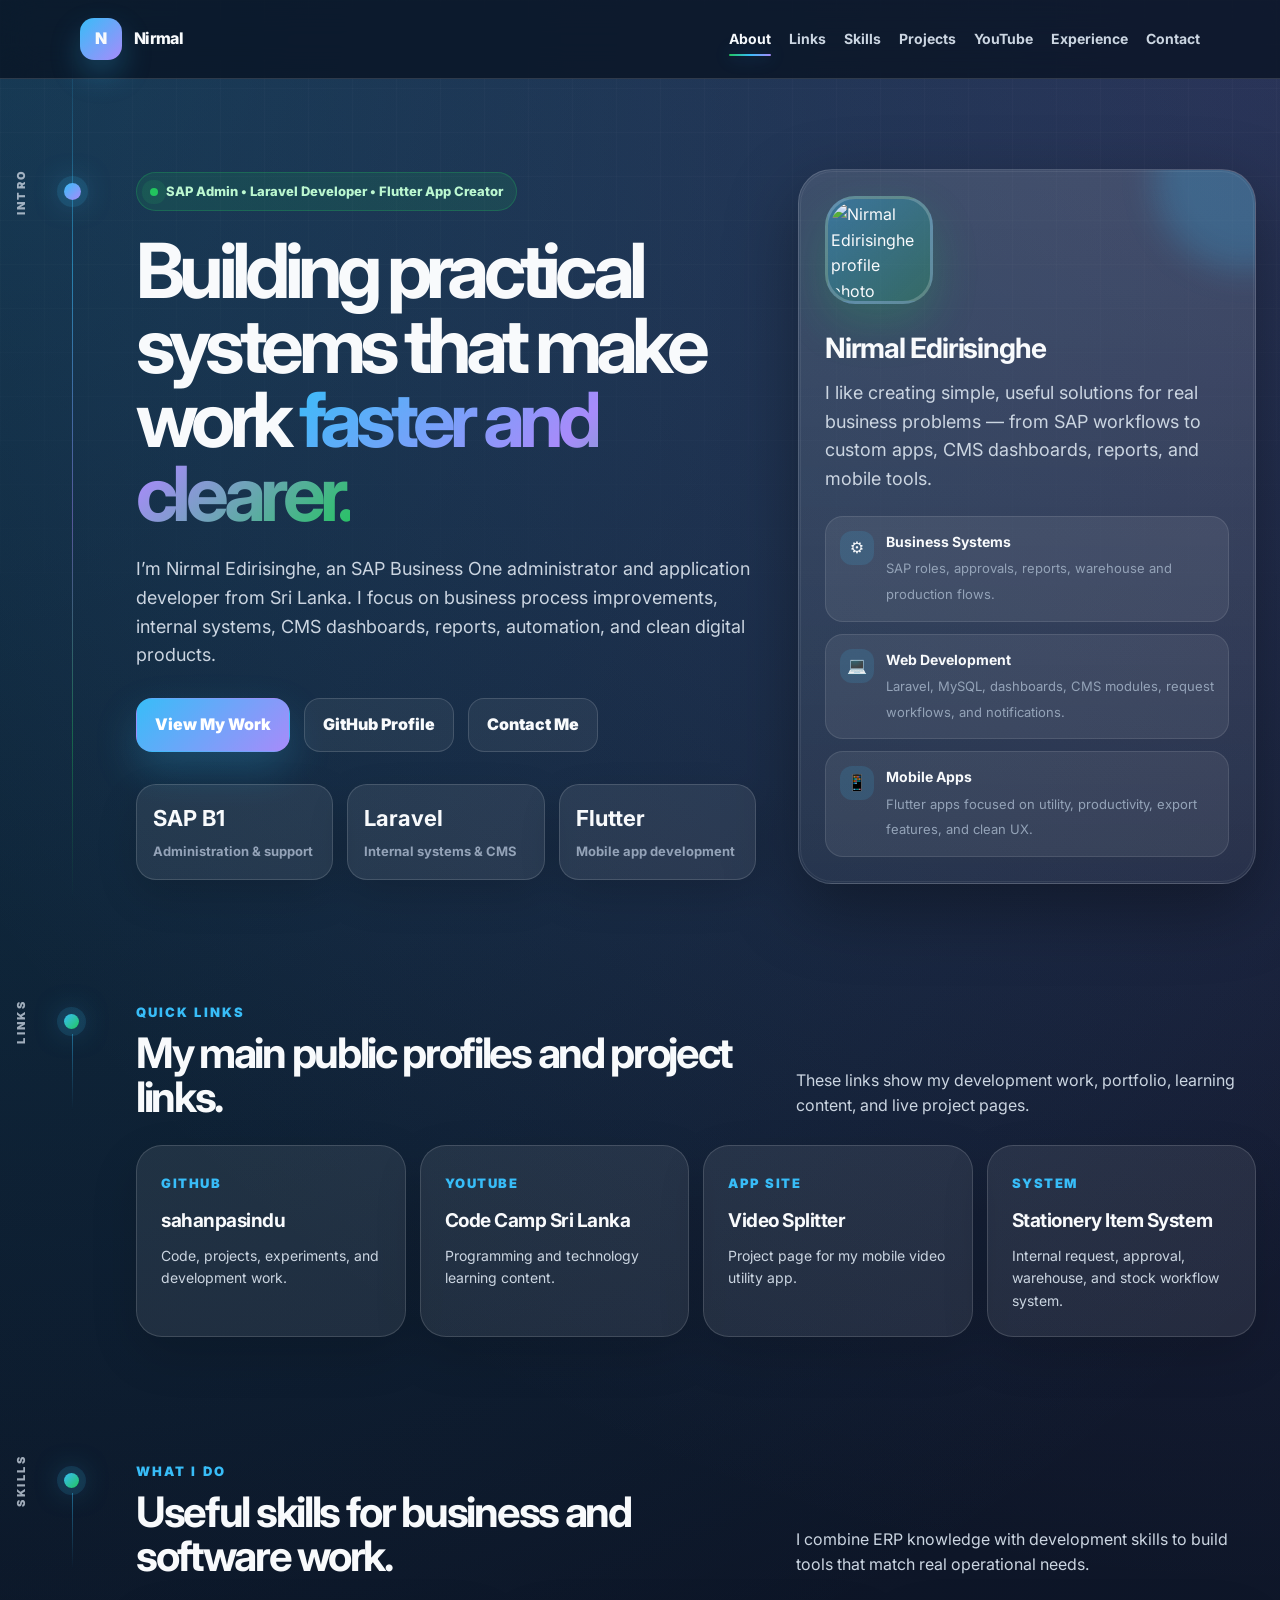
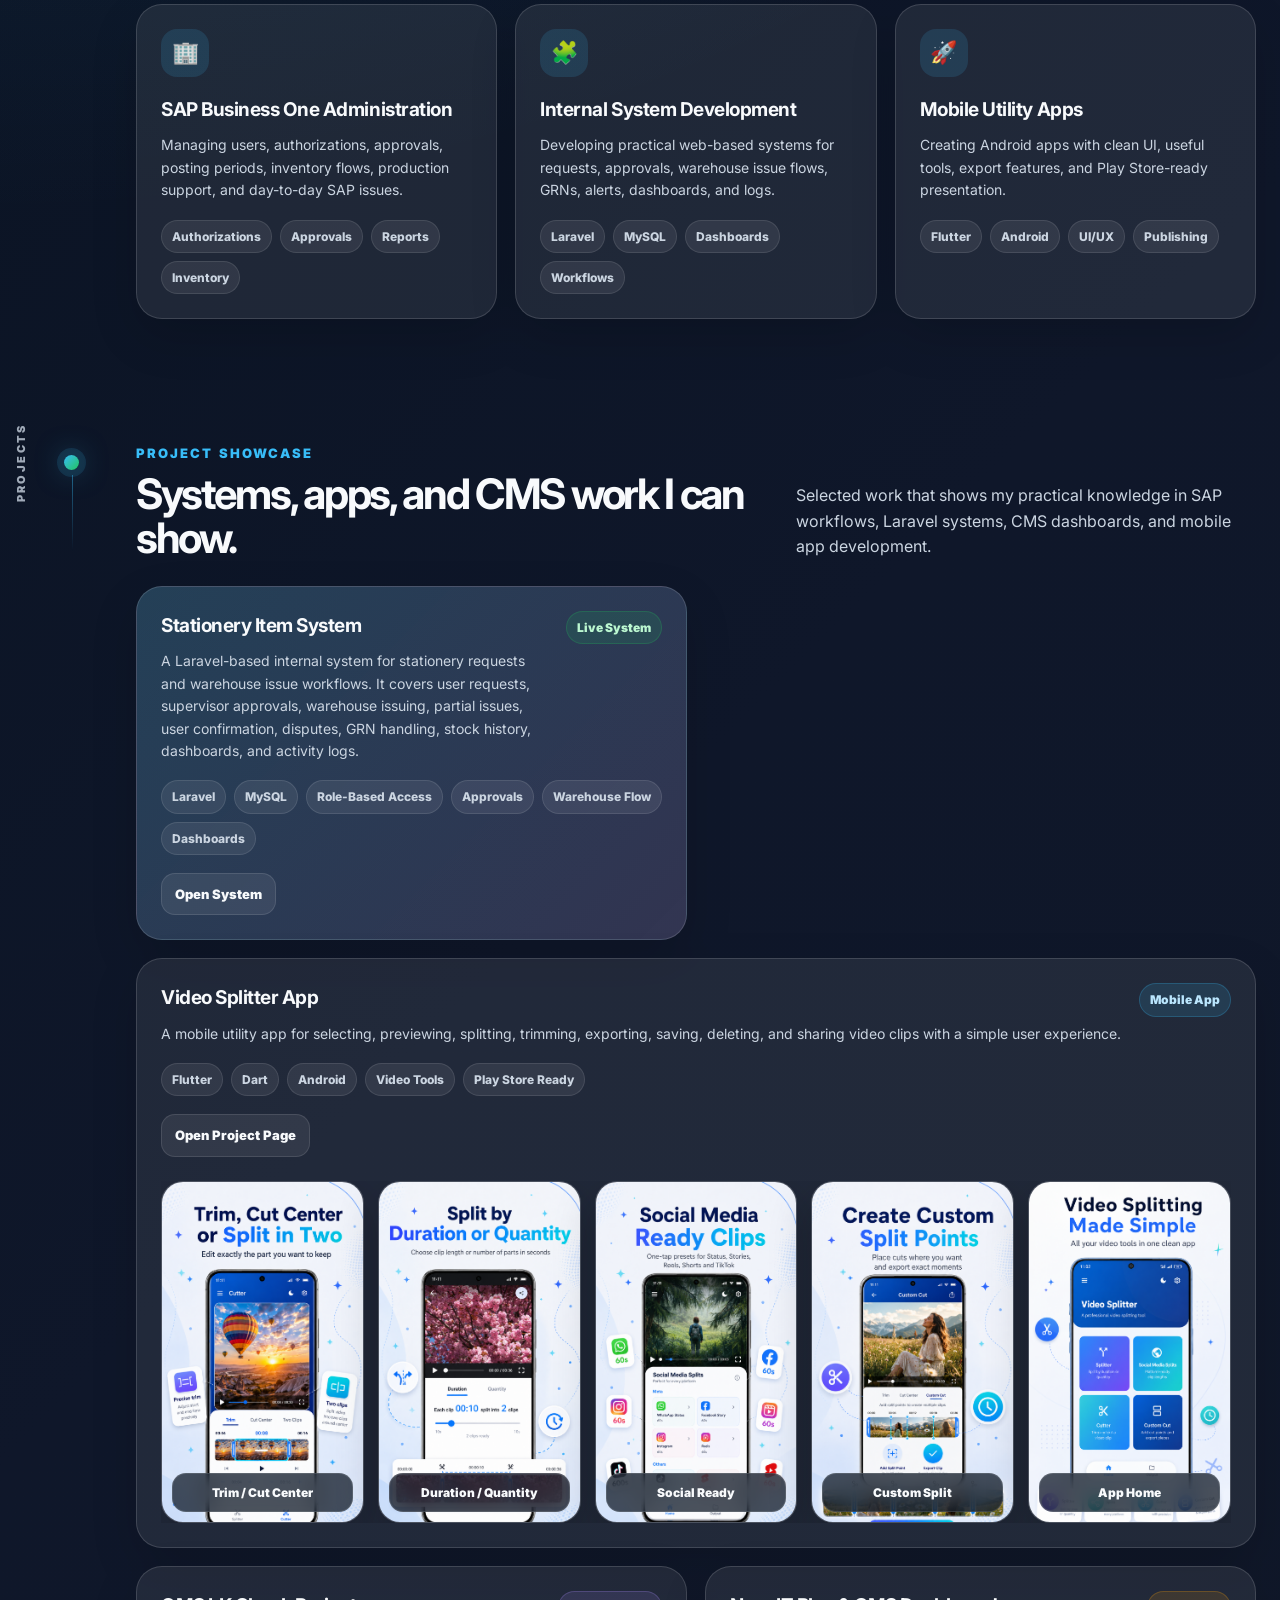
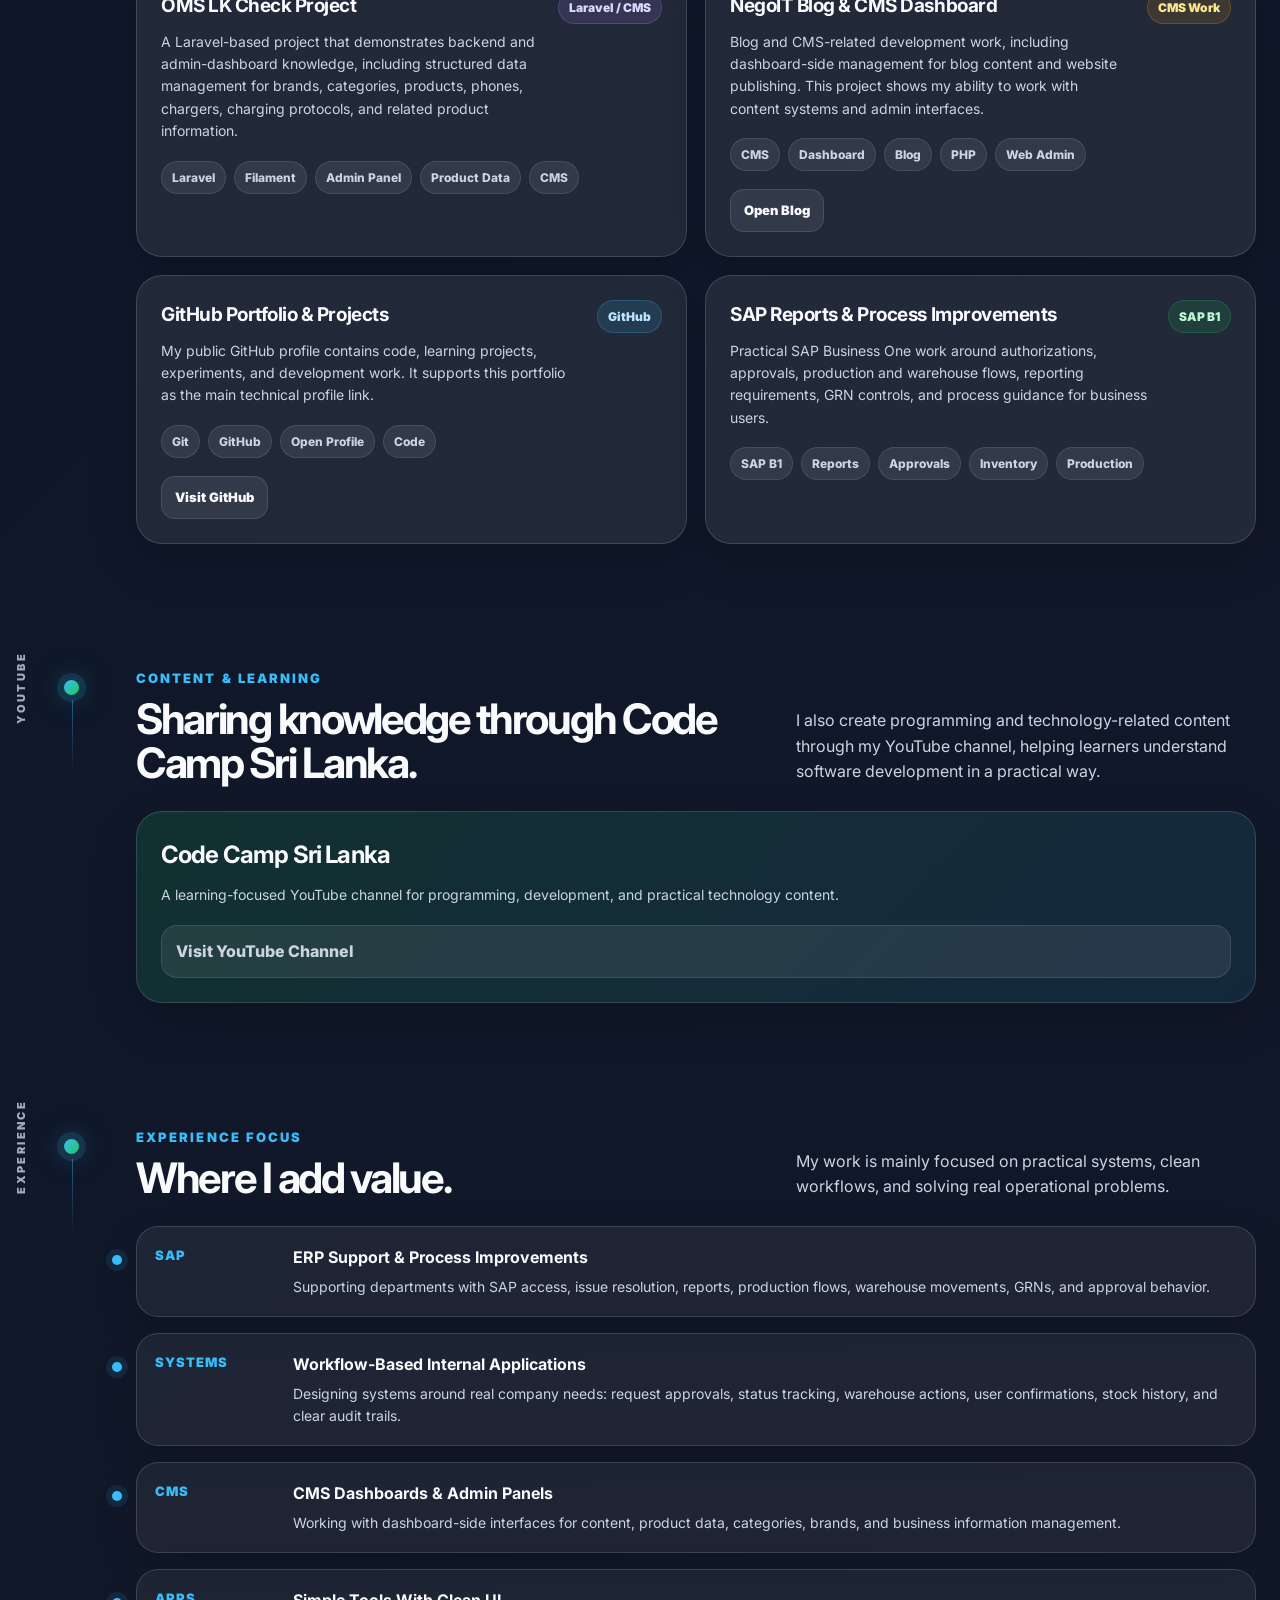
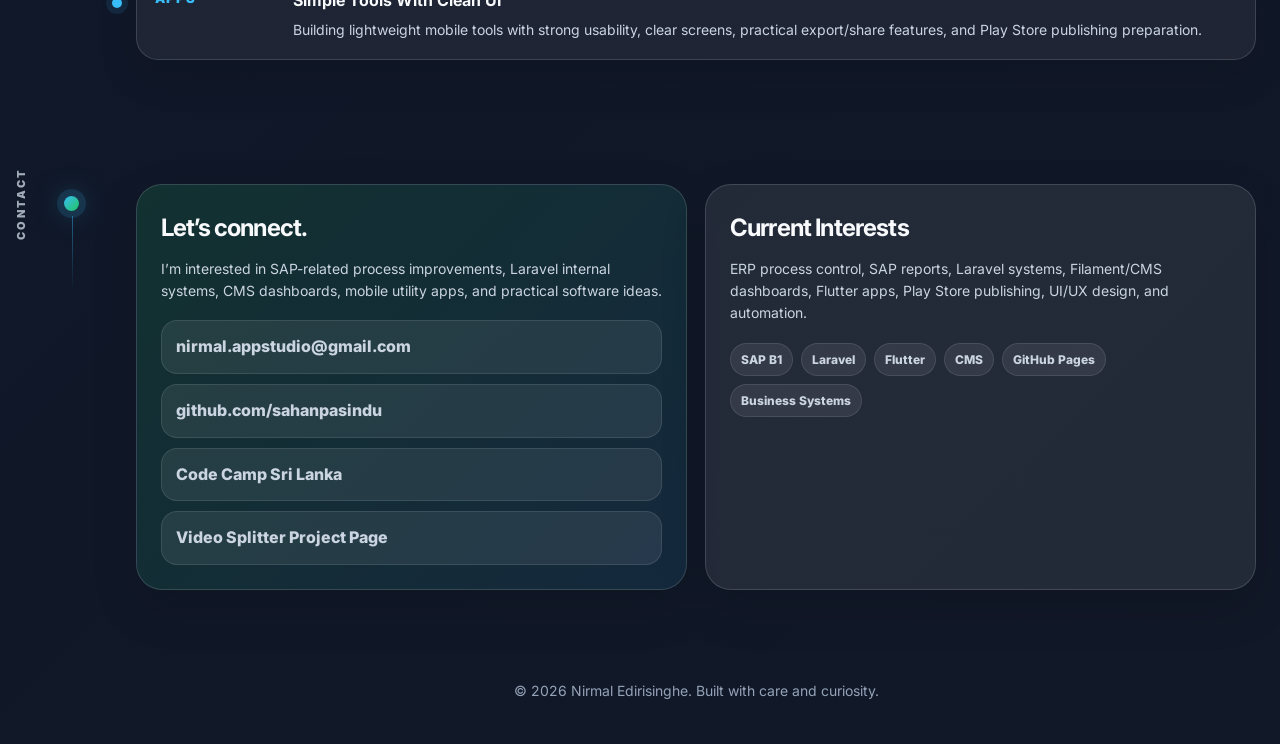
==== commit f6a02c08: "image bug fixed" ====
--- a/index.html
+++ b/index.html
@@ -1,15 +1,18 @@
 <!DOCTYPE html>
 <html lang="en">
+
 <head>
   <meta charset="UTF-8" />
   <meta name="viewport" content="width=device-width, initial-scale=1.0" />
 
   <title>Nirmal Edirisinghe | SAP Admin & App Developer</title>
-  <meta name="description" content="Personal portfolio of Nirmal Edirisinghe - SAP Business One Administrator, Laravel developer, Flutter app creator, and business systems problem solver." />
+  <meta name="description"
+    content="Personal portfolio of Nirmal Edirisinghe - SAP Business One Administrator, Laravel developer, Flutter app creator, and business systems problem solver." />
 
   <!-- Link Preview / Social Preview -->
   <meta property="og:title" content="Nirmal Edirisinghe | SAP Admin & App Developer" />
-  <meta property="og:description" content="SAP Business One Administrator, Laravel Developer, Flutter App Creator, and business systems problem solver." />
+  <meta property="og:description"
+    content="SAP Business One Administrator, Laravel Developer, Flutter App Creator, and business systems problem solver." />
   <meta property="og:image" content="https://avatars.githubusercontent.com/u/26884480?v=4" />
   <meta property="og:url" content="https://sahanpasindu.github.io/" />
   <meta property="og:type" content="website" />
@@ -17,12 +20,14 @@
   <!-- Twitter / X Preview -->
   <meta name="twitter:card" content="summary_large_image" />
   <meta name="twitter:title" content="Nirmal Edirisinghe | SAP Admin & App Developer" />
-  <meta name="twitter:description" content="SAP Business One Administrator, Laravel Developer, Flutter App Creator, and business systems problem solver." />
+  <meta name="twitter:description"
+    content="SAP Business One Administrator, Laravel Developer, Flutter App Creator, and business systems problem solver." />
   <meta name="twitter:image" content="https://avatars.githubusercontent.com/u/26884480?v=4" />
 
   <link rel="preconnect" href="https://fonts.googleapis.com">
   <link rel="preconnect" href="https://fonts.gstatic.com" crossorigin>
-  <link href="https://fonts.googleapis.com/css2?family=Inter:wght@400;500;600;700;800;900&display=swap" rel="stylesheet">
+  <link href="https://fonts.googleapis.com/css2?family=Inter:wght@400;500;600;700;800;900&display=swap"
+    rel="stylesheet">
 
   <style>
     :root {
@@ -69,15 +74,13 @@
       bottom: 0;
       left: 72px;
       width: 1px;
-      background: linear-gradient(
-        to bottom,
-        transparent 0%,
-        rgba(56, 189, 248, 0.18) 12%,
-        rgba(56, 189, 248, 0.55) 30%,
-        rgba(167, 139, 250, 0.45) 58%,
-        rgba(34, 197, 94, 0.38) 82%,
-        transparent 100%
-      );
+      background: linear-gradient(to bottom,
+          transparent 0%,
+          rgba(56, 189, 248, 0.18) 12%,
+          rgba(56, 189, 248, 0.55) 30%,
+          rgba(167, 139, 250, 0.45) 58%,
+          rgba(34, 197, 94, 0.38) 82%,
+          transparent 100%);
       z-index: 0;
       pointer-events: none;
     }
@@ -635,11 +638,21 @@
       margin-top: 18px;
     }
 
+    .project-card.app-showcase {
+      grid-column: 1 / -1;
+    }
+
+    .project-card.app-showcase .project-top {
+      align-items: flex-start;
+    }
+
     .app-gallery {
       display: grid;
-      grid-template-columns: repeat(5, minmax(160px, 1fr));
+      grid-template-columns: repeat(5, minmax(0, 1fr));
       gap: 14px;
-      margin-top: 22px;
+      margin-top: 24px;
+      width: 100%;
+      overflow: hidden;
     }
 
     .app-shot {
@@ -661,7 +674,7 @@
 
     .app-shot img {
       width: 100%;
-      height: 360px;
+      height: 340px;
       object-fit: cover;
       object-position: top center;
       display: block;
@@ -854,7 +867,7 @@
       }
 
       .app-gallery {
-        grid-template-columns: repeat(2, minmax(0, 1fr));
+        grid-template-columns: repeat(3, minmax(0, 1fr));
       }
 
       .app-shot img {
@@ -883,6 +896,17 @@
 
       .section-head p {
         margin-top: 12px;
+      }
+    }
+
+
+    @media (max-width: 720px) {
+      .app-gallery {
+        grid-template-columns: repeat(2, minmax(0, 1fr));
+      }
+
+      .app-shot img {
+        height: 300px;
       }
     }
 
@@ -1000,7 +1024,8 @@
 
           <div class="hero-actions">
             <a class="btn btn-primary" href="#projects">View My Work</a>
-            <a class="btn btn-outline" href="https://github.com/sahanpasindu" target="_blank" rel="noopener">GitHub Profile</a>
+            <a class="btn btn-outline" href="https://github.com/sahanpasindu" target="_blank" rel="noopener">GitHub
+              Profile</a>
             <a class="btn btn-outline" href="#contact">Contact Me</a>
           </div>
 
@@ -1021,11 +1046,8 @@
         </div>
 
         <aside class="profile-card" id="about" aria-label="About Nirmal">
-          <img
-            class="avatar profile-photo"
-            src="https://avatars.githubusercontent.com/u/26884480?v=4"
-            alt="Nirmal Edirisinghe profile photo"
-          />
+          <img class="avatar profile-photo" src="https://avatars.githubusercontent.com/u/26884480?v=4"
+            alt="Nirmal Edirisinghe profile photo" />
 
           <h2>Nirmal Edirisinghe</h2>
 
@@ -1088,7 +1110,8 @@
             <p>Programming and technology learning content.</p>
           </a>
 
-          <a class="link-card" href="https://sites.google.com/view/appstudio-video-splitter" target="_blank" rel="noopener">
+          <a class="link-card" href="https://sites.google.com/view/appstudio-video-splitter" target="_blank"
+            rel="noopener">
             <span>App Site</span>
             <h4>Video Splitter</h4>
             <p>Project page for my mobile video utility app.</p>
@@ -1119,7 +1142,8 @@
           <article class="service-card">
             <div class="card-icon">🏢</div>
             <h4>SAP Business One Administration</h4>
-            <p>Managing users, authorizations, approvals, posting periods, inventory flows, production support, and day-to-day SAP issues.</p>
+            <p>Managing users, authorizations, approvals, posting periods, inventory flows, production support, and
+              day-to-day SAP issues.</p>
             <div class="tags">
               <span class="tag">Authorizations</span>
               <span class="tag">Approvals</span>
@@ -1131,7 +1155,8 @@
           <article class="service-card">
             <div class="card-icon">🧩</div>
             <h4>Internal System Development</h4>
-            <p>Developing practical web-based systems for requests, approvals, warehouse issue flows, GRNs, alerts, dashboards, and logs.</p>
+            <p>Developing practical web-based systems for requests, approvals, warehouse issue flows, GRNs, alerts,
+              dashboards, and logs.</p>
             <div class="tags">
               <span class="tag">Laravel</span>
               <span class="tag">MySQL</span>
@@ -1143,7 +1168,8 @@
           <article class="service-card">
             <div class="card-icon">🚀</div>
             <h4>Mobile Utility Apps</h4>
-            <p>Creating Android apps with clean UI, useful tools, export features, and Play Store-ready presentation.</p>
+            <p>Creating Android apps with clean UI, useful tools, export features, and Play Store-ready presentation.
+            </p>
             <div class="tags">
               <span class="tag">Flutter</span>
               <span class="tag">Android</span>
@@ -1164,7 +1190,8 @@
             <div class="eyebrow">Project Showcase</div>
             <h3>Systems, apps, and CMS work I can show.</h3>
           </div>
-          <p>Selected work that shows my practical knowledge in SAP workflows, Laravel systems, CMS dashboards, and mobile app development.</p>
+          <p>Selected work that shows my practical knowledge in SAP workflows, Laravel systems, CMS dashboards, and
+            mobile app development.</p>
         </div>
 
         <div class="showcase-grid">
@@ -1173,7 +1200,8 @@
               <div>
                 <h4>Stationery Item System</h4>
                 <p>
-                  A Laravel-based internal system for stationery requests and warehouse issue workflows. It covers user requests,
+                  A Laravel-based internal system for stationery requests and warehouse issue workflows. It covers user
+                  requests,
                   supervisor approvals, warehouse issuing, partial issues, user confirmation, disputes, GRN handling,
                   stock history, dashboards, and activity logs.
                 </p>
@@ -1195,7 +1223,7 @@
             </div>
           </article>
 
-          <article class="project-card">
+          <article class="project-card app-showcase">
             <div class="project-top">
               <div>
                 <h4>Video Splitter App</h4>
@@ -1216,32 +1244,41 @@
             </div>
 
             <div class="project-links">
-              <a class="project-link" href="https://sites.google.com/view/appstudio-video-splitter" target="_blank" rel="noopener">Open Project Page</a>
+              <a class="project-link" href="https://sites.google.com/view/appstudio-video-splitter" target="_blank"
+                rel="noopener">Open Project Page</a>
             </div>
 
             <div class="app-gallery" aria-label="Video Splitter app screenshots and promotional images">
               <a class="app-shot" href="assets/video-splitter/trim-cut-center.png" target="_blank" rel="noopener">
-                <img src="assets/video-splitter/trim-cut-center.png" alt="Video Splitter trim, cut center, or split in two preview" loading="lazy">
+                <img src="assets/video-splitter/trim-cut-center.png"
+                  alt="Video Splitter trim, cut center, or split in two preview" loading="lazy">
                 <span>Trim / Cut Center</span>
               </a>
 
-              <a class="app-shot" href="assets/video-splitter/split-duration-quantity.png" target="_blank" rel="noopener">
-                <img src="assets/video-splitter/split-duration-quantity.png" alt="Video Splitter split by duration or quantity preview" loading="lazy">
+              <a class="app-shot" href="assets/video-splitter/split-duration-quantity.png" target="_blank"
+                rel="noopener">
+                <img src="assets/video-splitter/split-duration-quantity.png"
+                  alt="Video Splitter split by duration or quantity preview" loading="lazy">
                 <span>Duration / Quantity</span>
               </a>
 
-              <a class="app-shot" href="assets/video-splitter/social-media-ready-clips.png" target="_blank" rel="noopener">
-                <img src="assets/video-splitter/social-media-ready-clips.png" alt="Video Splitter social media ready clips preview" loading="lazy">
+              <a class="app-shot" href="assets/video-splitter/social-media-ready-clips.png" target="_blank"
+                rel="noopener">
+                <img src="assets/video-splitter/social-media-ready-clips.png"
+                  alt="Video Splitter social media ready clips preview" loading="lazy">
                 <span>Social Ready</span>
               </a>
 
               <a class="app-shot" href="assets/video-splitter/custom-split-points.png" target="_blank" rel="noopener">
-                <img src="assets/video-splitter/custom-split-points.png" alt="Video Splitter custom split points preview" loading="lazy">
+                <img src="assets/video-splitter/custom-split-points.png"
+                  alt="Video Splitter custom split points preview" loading="lazy">
                 <span>Custom Split</span>
               </a>
 
-              <a class="app-shot" href="assets/video-splitter/video-splitting-made-simple.png" target="_blank" rel="noopener">
-                <img src="assets/video-splitter/video-splitting-made-simple.png" alt="Video Splitter app home screen preview" loading="lazy">
+              <a class="app-shot" href="assets/video-splitter/video-splitting-made-simple.png" target="_blank"
+                rel="noopener">
+                <img src="assets/video-splitter/video-splitting-made-simple.png"
+                  alt="Video Splitter app home screen preview" loading="lazy">
                 <span>App Home</span>
               </a>
             </div>
@@ -1252,8 +1289,10 @@
               <div>
                 <h4>OMS LK Check Project</h4>
                 <p>
-                  A Laravel-based project that demonstrates backend and admin-dashboard knowledge, including structured data management
-                  for brands, categories, products, phones, chargers, charging protocols, and related product information.
+                  A Laravel-based project that demonstrates backend and admin-dashboard knowledge, including structured
+                  data management
+                  for brands, categories, products, phones, chargers, charging protocols, and related product
+                  information.
                 </p>
               </div>
               <span class="status purple">Laravel / CMS</span>
@@ -1273,7 +1312,8 @@
               <div>
                 <h4>NegoIT Blog & CMS Dashboard</h4>
                 <p>
-                  Blog and CMS-related development work, including dashboard-side management for blog content and website publishing.
+                  Blog and CMS-related development work, including dashboard-side management for blog content and
+                  website publishing.
                   This project shows my ability to work with content systems and admin interfaces.
                 </p>
               </div>
@@ -1289,7 +1329,8 @@
             </div>
 
             <div class="project-links">
-              <a class="project-link" href="https://negoit.net/index.php?components=blog&action=list" target="_blank" rel="noopener">Open Blog</a>
+              <a class="project-link" href="https://negoit.net/index.php?components=blog&action=list" target="_blank"
+                rel="noopener">Open Blog</a>
             </div>
           </article>
 
@@ -1313,7 +1354,8 @@
             </div>
 
             <div class="project-links">
-              <a class="project-link" href="https://github.com/sahanpasindu" target="_blank" rel="noopener">Visit GitHub</a>
+              <a class="project-link" href="https://github.com/sahanpasindu" target="_blank" rel="noopener">Visit
+                GitHub</a>
             </div>
           </article>
 
@@ -1363,7 +1405,8 @@
           </p>
 
           <div class="contact-links">
-            <a href="https://www.youtube.com/c/CodeCampSriLanka" target="_blank" rel="noopener">Visit YouTube Channel</a>
+            <a href="https://www.youtube.com/c/CodeCampSriLanka" target="_blank" rel="noopener">Visit YouTube
+              Channel</a>
           </div>
         </div>
       </div>
@@ -1386,7 +1429,8 @@
             <div class="timeline-date">SAP</div>
             <div>
               <h4>ERP Support & Process Improvements</h4>
-              <p>Supporting departments with SAP access, issue resolution, reports, production flows, warehouse movements, GRNs, and approval behavior.</p>
+              <p>Supporting departments with SAP access, issue resolution, reports, production flows, warehouse
+                movements, GRNs, and approval behavior.</p>
             </div>
           </div>
 
@@ -1394,7 +1438,8 @@
             <div class="timeline-date">Systems</div>
             <div>
               <h4>Workflow-Based Internal Applications</h4>
-              <p>Designing systems around real company needs: request approvals, status tracking, warehouse actions, user confirmations, stock history, and clear audit trails.</p>
+              <p>Designing systems around real company needs: request approvals, status tracking, warehouse actions,
+                user confirmations, stock history, and clear audit trails.</p>
             </div>
           </div>
 
@@ -1402,7 +1447,8 @@
             <div class="timeline-date">CMS</div>
             <div>
               <h4>CMS Dashboards & Admin Panels</h4>
-              <p>Working with dashboard-side interfaces for content, product data, categories, brands, and business information management.</p>
+              <p>Working with dashboard-side interfaces for content, product data, categories, brands, and business
+                information management.</p>
             </div>
           </div>
 
@@ -1410,7 +1456,8 @@
             <div class="timeline-date">Apps</div>
             <div>
               <h4>Simple Tools With Clean UI</h4>
-              <p>Building lightweight mobile tools with strong usability, clear screens, practical export/share features, and Play Store publishing preparation.</p>
+              <p>Building lightweight mobile tools with strong usability, clear screens, practical export/share
+                features, and Play Store publishing preparation.</p>
             </div>
           </div>
         </div>
@@ -1432,7 +1479,8 @@
             <a href="mailto:nirmal.appstudio@gmail.com">nirmal.appstudio@gmail.com</a>
             <a href="https://github.com/sahanpasindu" target="_blank" rel="noopener">github.com/sahanpasindu</a>
             <a href="https://www.youtube.com/c/CodeCampSriLanka" target="_blank" rel="noopener">Code Camp Sri Lanka</a>
-            <a href="https://sites.google.com/view/appstudio-video-splitter" target="_blank" rel="noopener">Video Splitter Project Page</a>
+            <a href="https://sites.google.com/view/appstudio-video-splitter" target="_blank" rel="noopener">Video
+              Splitter Project Page</a>
           </div>
         </div>
 
@@ -1512,4 +1560,5 @@
     }
   </script>
 </body>
+
 </html>
